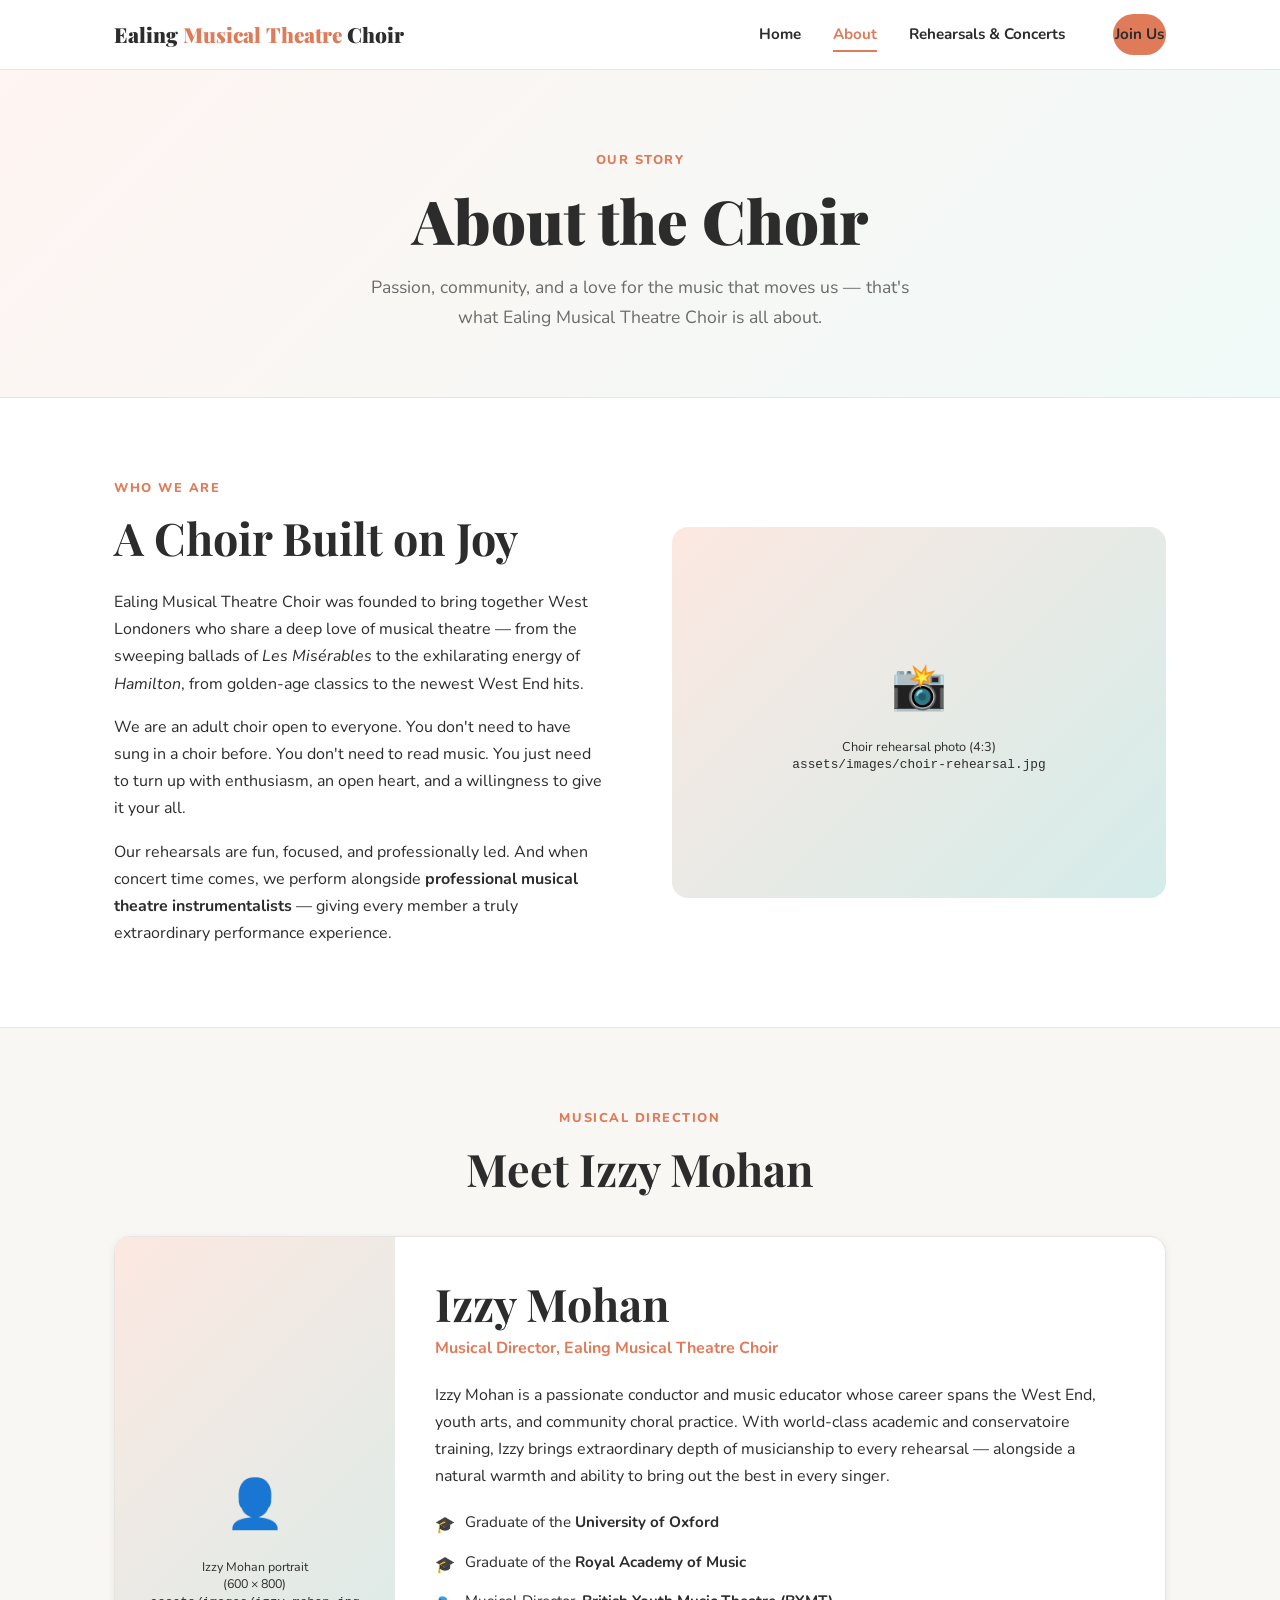
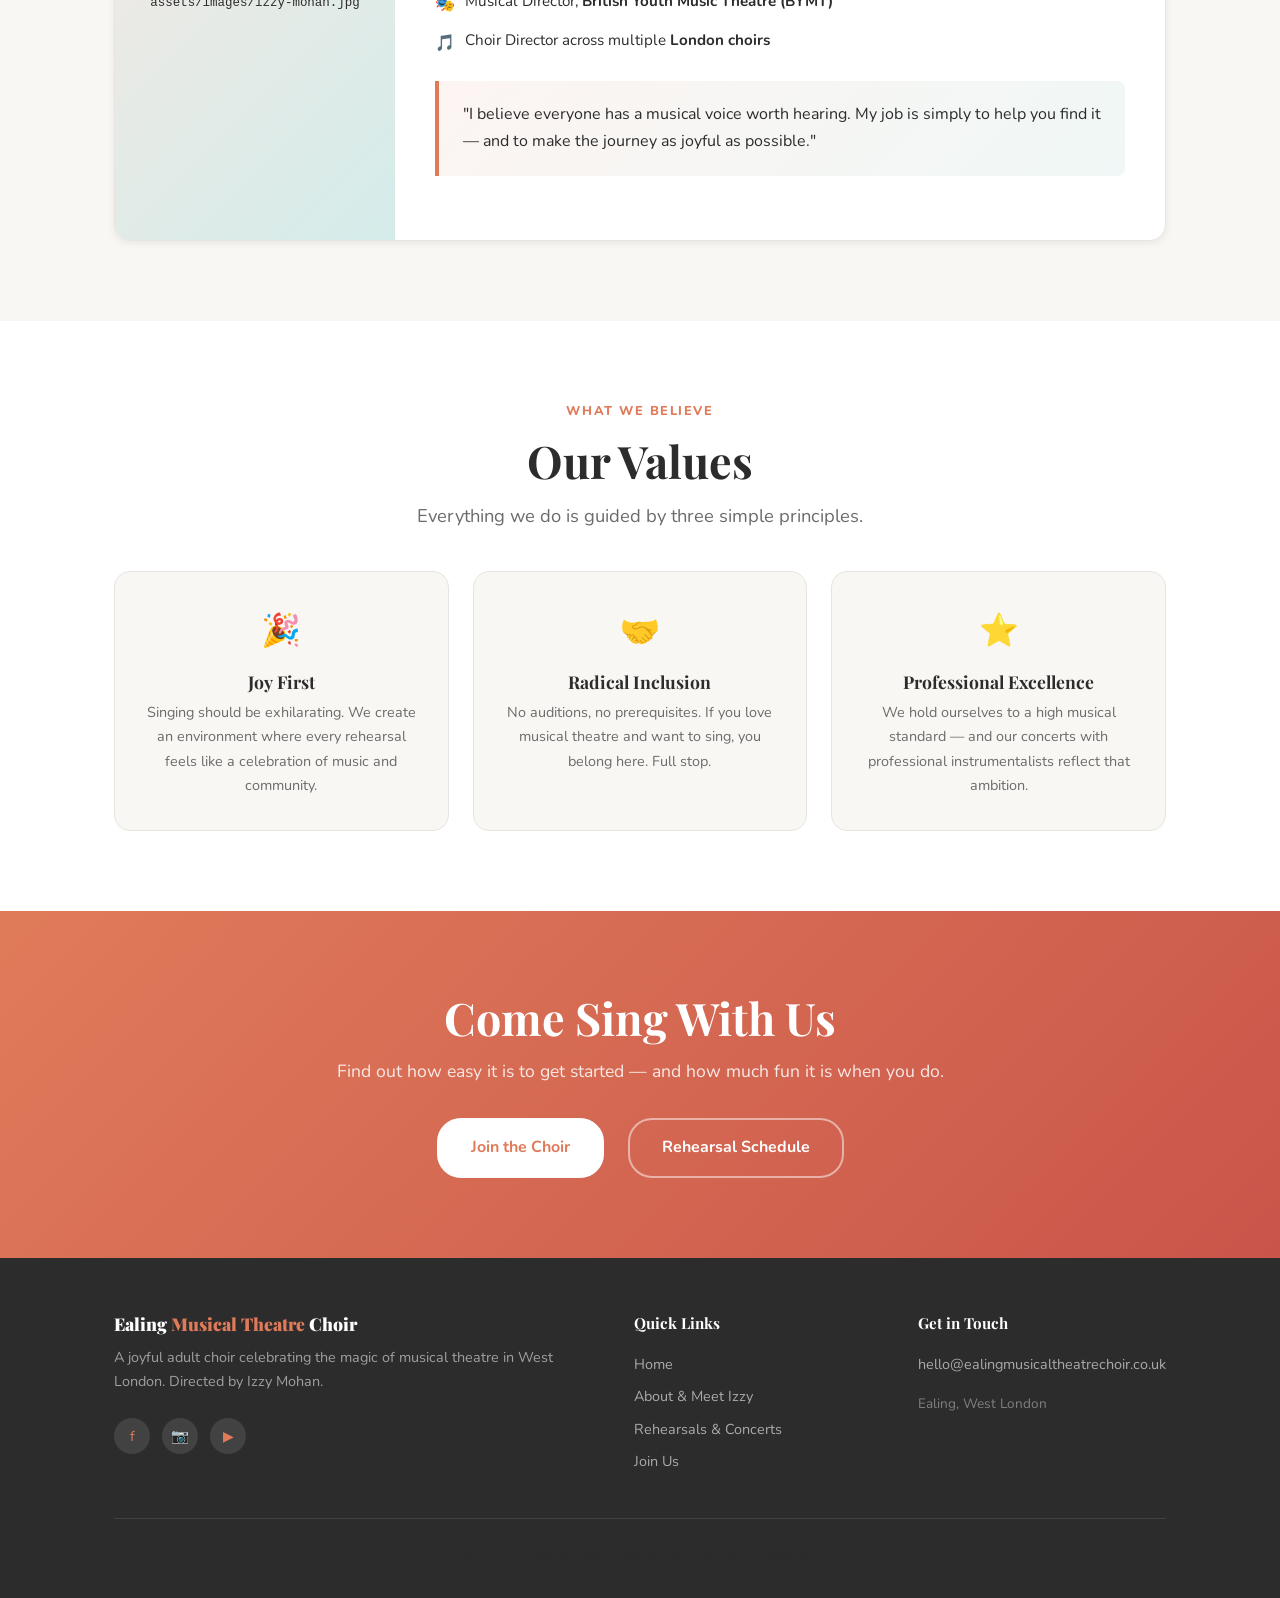
==== about.html @ 99774ff7 "Add complete Ealing Musical Theatre Choir website Four-page static site (plain HTML/CSS/JS) ready fo" ====
<!DOCTYPE html>
<html lang="en">
<head>
  <meta charset="UTF-8" />
  <meta name="viewport" content="width=device-width, initial-scale=1.0" />
  <title>About &amp; Meet Izzy — Ealing Musical Theatre Choir</title>
  <meta name="description" content="Meet Musical Director Izzy Mohan, an Oxford and Royal Academy of Music graduate. Learn about Ealing Musical Theatre Choir's story, values, and vision." />
  <link rel="stylesheet" href="css/style.css" />
</head>
<body>

  <!-- ======== Navigation ======== -->
  <nav class="site-nav">
    <div class="container nav-inner">
      <a href="index.html" class="nav-logo">Ealing <span>Musical Theatre</span> Choir</a>
      <ul class="nav-links">
        <li><a href="index.html">Home</a></li>
        <li><a href="about.html">About</a></li>
        <li><a href="calendar.html">Rehearsals &amp; Concerts</a></li>
        <li><a href="join.html" class="btn btn-primary nav-cta">Join Us</a></li>
      </ul>
      <button class="nav-hamburger" aria-label="Open menu" aria-expanded="false">
        <span></span><span></span><span></span>
      </button>
    </div>
  </nav>

  <!-- ======== Page Hero ======== -->
  <div class="page-hero">
    <span class="section-label">Our Story</span>
    <h1>About the Choir</h1>
    <p>Passion, community, and a love for the music that moves us — that's what Ealing Musical Theatre Choir is all about.</p>
  </div>

  <!-- ======== Choir Story ======== -->
  <section>
    <div class="container">
      <div class="two-col">
        <div>
          <span class="section-label">Who We Are</span>
          <h2>A Choir Built on Joy</h2>
          <p class="mt-24">
            Ealing Musical Theatre Choir was founded to bring together West Londoners
            who share a deep love of musical theatre — from the sweeping ballads of
            <em>Les Misérables</em> to the exhilarating energy of <em>Hamilton</em>,
            from golden-age classics to the newest West End hits.
          </p>
          <p>
            We are an adult choir open to everyone. You don't need to have sung in a
            choir before. You don't need to read music. You just need to turn up with
            enthusiasm, an open heart, and a willingness to give it your all.
          </p>
          <p>
            Our rehearsals are fun, focused, and professionally led. And when concert
            time comes, we perform alongside <strong>professional musical theatre
            instrumentalists</strong> — giving every member a truly extraordinary
            performance experience.
          </p>
        </div>
        <div>
          <div class="image-placeholder landscape">
            <div class="placeholder-icon">📸</div>
            <p>
              <!-- UPDATE: Choir in rehearsal photo -->
              Choir rehearsal photo (4:3)<br>
              <code>assets/images/choir-rehearsal.jpg</code>
            </p>
          </div>
        </div>
      </div>
    </div>
  </section>

  <hr class="divider" />

  <!-- ======== Meet Izzy ======== -->
  <section class="section-bg-soft">
    <div class="container">
      <div class="text-centre mb-16">
        <span class="section-label">Musical Direction</span>
        <h2>Meet Izzy Mohan</h2>
      </div>

      <div class="bio-card mt-40">
        <div class="bio-card-inner">
          <div class="bio-photo">
            <div class="placeholder-icon">👤</div>
            <p>
              <!-- UPDATE: Portrait of Izzy Mohan (600×800) -->
              Izzy Mohan portrait<br>(600 × 800)<br>
              <code>assets/images/izzy-mohan.jpg</code>
            </p>
          </div>
          <div class="bio-content">
            <h2>Izzy Mohan</h2>
            <p class="bio-title">Musical Director, Ealing Musical Theatre Choir</p>

            <p>
              Izzy Mohan is a passionate conductor and music educator whose career
              spans the West End, youth arts, and community choral practice. With
              world-class academic and conservatoire training, Izzy brings extraordinary
              depth of musicianship to every rehearsal — alongside a natural warmth
              and ability to bring out the best in every singer.
            </p>

            <div class="credential-list">
              <div class="credential-item">
                <span class="cred-icon">🎓</span>
                <span>Graduate of the <strong>University of Oxford</strong></span>
              </div>
              <div class="credential-item">
                <span class="cred-icon">🎓</span>
                <span>Graduate of the <strong>Royal Academy of Music</strong></span>
              </div>
              <div class="credential-item">
                <span class="cred-icon">🎭</span>
                <span>Musical Director, <strong>British Youth Music Theatre (BYMT)</strong></span>
              </div>
              <div class="credential-item">
                <span class="cred-icon">🎵</span>
                <span>Choir Director across multiple <strong>London choirs</strong></span>
              </div>
            </div>

            <div class="highlight-callout mt-24">
              <p>
                "I believe everyone has a musical voice worth hearing. My job is simply
                to help you find it — and to make the journey as joyful as possible."
                <!-- UPDATE: Add a real quote from Izzy if available -->
              </p>
            </div>
          </div>
        </div>
      </div>
    </div>
  </section>

  <!-- ======== Values ======== -->
  <section>
    <div class="container">
      <div class="text-centre">
        <span class="section-label">What We Believe</span>
        <h2>Our Values</h2>
        <p class="section-intro">Everything we do is guided by three simple principles.</p>
      </div>
      <div class="values-grid">
        <div class="value-card">
          <div class="value-icon">🎉</div>
          <h3>Joy First</h3>
          <p>
            Singing should be exhilarating. We create an environment where every
            rehearsal feels like a celebration of music and community.
          </p>
        </div>
        <div class="value-card">
          <div class="value-icon">🤝</div>
          <h3>Radical Inclusion</h3>
          <p>
            No auditions, no prerequisites. If you love musical theatre and want to
            sing, you belong here. Full stop.
          </p>
        </div>
        <div class="value-card">
          <div class="value-icon">⭐</div>
          <h3>Professional Excellence</h3>
          <p>
            We hold ourselves to a high musical standard — and our concerts with
            professional instrumentalists reflect that ambition.
          </p>
        </div>
      </div>
    </div>
  </section>

  <!-- ======== CTA Banner ======== -->
  <section class="cta-banner">
    <div class="container">
      <h2>Come Sing With Us</h2>
      <p>Find out how easy it is to get started — and how much fun it is when you do.</p>
      <div>
        <a href="join.html" class="btn btn-white">Join the Choir</a>
        <a href="calendar.html" class="btn btn-white" style="background:transparent;color:white;border-color:rgba(255,255,255,0.5);margin-left:12px;">Rehearsal Schedule</a>
      </div>
    </div>
  </section>

  <!-- ======== Footer ======== -->
  <footer class="site-footer">
    <div class="container">
      <div class="footer-inner">
        <div class="footer-brand">
          <div class="nav-logo">Ealing <span>Musical Theatre</span> Choir</div>
          <p>A joyful adult choir celebrating the magic of musical theatre in West London. Directed by Izzy Mohan.</p>
          <div class="footer-social mt-24">
            <a href="#" title="Facebook" aria-label="Facebook">f</a>
            <a href="#" title="Instagram" aria-label="Instagram">&#x1F4F7;</a>
            <a href="#" title="YouTube" aria-label="YouTube">&#x25B6;</a>
          </div>
        </div>
        <nav class="footer-col" aria-label="Footer navigation">
          <h4>Quick Links</h4>
          <a href="index.html">Home</a>
          <a href="about.html">About &amp; Meet Izzy</a>
          <a href="calendar.html">Rehearsals &amp; Concerts</a>
          <a href="join.html">Join Us</a>
        </nav>
        <div class="footer-col">
          <h4>Get in Touch</h4>
          <a href="mailto:hello@ealingmusicaltheatrechoir.co.uk">hello@ealingmusicaltheatrechoir.co.uk</a>
          <p style="font-size:0.85rem;margin-top:12px;color:rgba(255,255,255,0.4);">Ealing, West London</p>
        </div>
      </div>
      <div class="footer-bottom">
        <p>&copy; 2026 Ealing Musical Theatre Choir. All rights reserved.</p>
      </div>
    </div>
  </footer>

  <script src="js/main.js"></script>
</body>
</html>
---- css/style.css ----
/* ============================================================
   Ealing Musical Theatre Choir — Global Stylesheet
   Design System: Modern & Bright
   Fonts: Playfair Display (headings) + Nunito (body)
   ============================================================ */

/* ---------- Google Fonts (imported here for portability) ---------- */
@import url('https://fonts.googleapis.com/css2?family=Playfair+Display:ital,wght@0,400;0,700;0,900;1,400&family=Nunito:wght@400;600;700;800&display=swap');

/* ---------- CSS Custom Properties ---------- */
:root {
  --color-bg:          #FFFFFF;
  --color-bg-soft:     #F9F7F4;
  --color-bg-dark:     #2C2C2C;
  --color-coral:       #E07B5A;
  --color-coral-dark:  #C4603E;
  --color-teal:        #3B9E8C;
  --color-teal-dark:   #2E7D6F;
  --color-text:        #2C2C2C;
  --color-text-muted:  #6B6B6B;
  --color-border:      #E8E4DF;
  --color-white:       #FFFFFF;

  --font-heading: 'Playfair Display', Georgia, serif;
  --font-body:    'Nunito', 'Segoe UI', Arial, sans-serif;

  --radius-sm:  8px;
  --radius-lg:  16px;
  --radius-btn: 24px;

  --max-w: 1100px;
  --section-pad: 80px 24px;
  --nav-h: 70px;

  --shadow-sm: 0 2px 8px rgba(0,0,0,0.07);
  --shadow-md: 0 6px 24px rgba(0,0,0,0.10);
  --shadow-lg: 0 12px 40px rgba(0,0,0,0.14);

  --transition: 0.25s ease;
}

/* ---------- Reset & Base ---------- */
*, *::before, *::after { box-sizing: border-box; margin: 0; padding: 0; }

html { scroll-behavior: smooth; }

body {
  font-family: var(--font-body);
  font-size: 1rem;
  line-height: 1.7;
  color: var(--color-text);
  background: var(--color-bg);
  -webkit-font-smoothing: antialiased;
}

img { max-width: 100%; height: auto; display: block; }
a   { color: var(--color-coral); text-decoration: none; transition: color var(--transition); }
a:hover { color: var(--color-coral-dark); }

ul, ol { list-style: none; }

/* ---------- Typography ---------- */
h1, h2, h3, h4 {
  font-family: var(--font-heading);
  line-height: 1.2;
  color: var(--color-text);
}

h1 { font-size: clamp(2.2rem, 5vw, 3.8rem); font-weight: 900; }
h2 { font-size: clamp(1.8rem, 3.5vw, 2.8rem); font-weight: 700; }
h3 { font-size: clamp(1.2rem, 2.5vw, 1.6rem); font-weight: 700; }
h4 { font-size: 1.1rem; font-weight: 700; }
p  { margin-bottom: 1rem; color: var(--color-text); }
p:last-child { margin-bottom: 0; }

.text-muted { color: var(--color-text-muted); }
.text-coral  { color: var(--color-coral); }
.text-teal   { color: var(--color-teal); }
.text-centre { text-align: center; }

/* ---------- Layout ---------- */
.container {
  max-width: var(--max-w);
  margin: 0 auto;
  padding: 0 24px;
}

section { padding: var(--section-pad); }

.section-label {
  font-family: var(--font-body);
  font-size: 0.8rem;
  font-weight: 800;
  letter-spacing: 0.12em;
  text-transform: uppercase;
  color: var(--color-coral);
  margin-bottom: 12px;
  display: block;
}

.section-intro {
  font-size: 1.15rem;
  color: var(--color-text-muted);
  max-width: 620px;
  margin: 12px auto 0;
}

/* ---------- Buttons ---------- */
.btn {
  display: inline-flex;
  align-items: center;
  gap: 8px;
  padding: 14px 32px;
  border-radius: var(--radius-btn);
  font-family: var(--font-body);
  font-size: 1rem;
  font-weight: 700;
  cursor: pointer;
  border: 2px solid transparent;
  transition: all var(--transition);
  text-decoration: none;
  white-space: nowrap;
}

.btn-primary {
  background: var(--color-coral);
  color: var(--color-white);
  border-color: var(--color-coral);
}
.btn-primary:hover {
  background: var(--color-coral-dark);
  border-color: var(--color-coral-dark);
  color: var(--color-white);
  transform: translateY(-2px);
  box-shadow: var(--shadow-md);
}

.btn-secondary {
  background: transparent;
  color: var(--color-coral);
  border-color: var(--color-coral);
}
.btn-secondary:hover {
  background: var(--color-coral);
  color: var(--color-white);
  transform: translateY(-2px);
}

.btn-white {
  background: var(--color-white);
  color: var(--color-coral);
  border-color: var(--color-white);
}
.btn-white:hover {
  background: var(--color-coral);
  color: var(--color-white);
  border-color: var(--color-coral);
  transform: translateY(-2px);
}

.btn-teal {
  background: var(--color-teal);
  color: var(--color-white);
  border-color: var(--color-teal);
}
.btn-teal:hover {
  background: var(--color-teal-dark);
  border-color: var(--color-teal-dark);
  color: var(--color-white);
  transform: translateY(-2px);
}

/* ---------- Navigation ---------- */
.site-nav {
  position: sticky;
  top: 0;
  z-index: 100;
  background: rgba(255,255,255,0.97);
  backdrop-filter: blur(8px);
  border-bottom: 1px solid var(--color-border);
  height: var(--nav-h);
  display: flex;
  align-items: center;
}

.nav-inner {
  display: flex;
  align-items: center;
  justify-content: space-between;
  width: 100%;
}

.nav-logo {
  font-family: var(--font-heading);
  font-size: 1.3rem;
  font-weight: 900;
  color: var(--color-text);
  line-height: 1.1;
}
.nav-logo span { color: var(--color-coral); }
.nav-logo:hover { color: var(--color-text); }

.nav-links {
  display: flex;
  align-items: center;
  gap: 32px;
}

.nav-links a {
  font-weight: 700;
  font-size: 0.95rem;
  color: var(--color-text);
  padding: 6px 0;
  border-bottom: 2px solid transparent;
  transition: all var(--transition);
}
.nav-links a:hover,
.nav-links a.active {
  color: var(--color-coral);
  border-bottom-color: var(--color-coral);
}

.nav-cta { margin-left: 16px; }

/* Hamburger */
.nav-hamburger {
  display: none;
  flex-direction: column;
  gap: 5px;
  cursor: pointer;
  background: none;
  border: none;
  padding: 8px;
}
.nav-hamburger span {
  display: block;
  width: 24px;
  height: 2px;
  background: var(--color-text);
  border-radius: 2px;
  transition: all var(--transition);
}

/* Mobile nav open state */
.nav-open .nav-links {
  display: flex;
}

@media (max-width: 768px) {
  .nav-links {
    display: none;
    position: absolute;
    top: var(--nav-h);
    left: 0;
    right: 0;
    background: var(--color-white);
    flex-direction: column;
    align-items: flex-start;
    gap: 0;
    border-bottom: 1px solid var(--color-border);
    box-shadow: var(--shadow-md);
    padding: 16px 24px 24px;
  }
  .nav-links a {
    padding: 12px 0;
    width: 100%;
    border-bottom: 1px solid var(--color-border);
    font-size: 1rem;
  }
  .nav-links a:last-child { border-bottom: none; }
  .nav-cta { margin-left: 0; }
  .nav-hamburger { display: flex; }
  .site-nav { position: relative; } /* so mobile dropdown overlays page */
  .nav-open .nav-hamburger span:nth-child(1) { transform: translateY(7px) rotate(45deg); }
  .nav-open .nav-hamburger span:nth-child(2) { opacity: 0; }
  .nav-open .nav-hamburger span:nth-child(3) { transform: translateY(-7px) rotate(-45deg); }
}

/* ---------- Hero ---------- */
.hero {
  position: relative;
  min-height: 90vh;
  display: flex;
  align-items: center;
  overflow: hidden;
  background: linear-gradient(135deg, #FFF5F2 0%, #F0FAF8 100%);
}

.hero-bg-placeholder {
  position: absolute;
  inset: 0;
  background: linear-gradient(135deg,
    rgba(224,123,90,0.08) 0%,
    rgba(59,158,140,0.08) 100%);
  /* Replace with: background-image: url('assets/images/hero.jpg'); background-size: cover; background-position: center; */
}

.hero-content {
  position: relative;
  z-index: 1;
  max-width: 680px;
}

.hero-eyebrow {
  display: inline-flex;
  align-items: center;
  gap: 8px;
  background: rgba(224,123,90,0.1);
  color: var(--color-coral);
  font-weight: 800;
  font-size: 0.85rem;
  letter-spacing: 0.08em;
  text-transform: uppercase;
  padding: 6px 16px;
  border-radius: var(--radius-btn);
  margin-bottom: 24px;
}

.hero h1 {
  margin-bottom: 20px;
}

.hero h1 em {
  font-style: italic;
  color: var(--color-coral);
}

.hero-sub {
  font-size: 1.2rem;
  color: var(--color-text-muted);
  margin-bottom: 36px;
  max-width: 540px;
}

.hero-actions {
  display: flex;
  gap: 16px;
  flex-wrap: wrap;
}

.hero-image-col {
  position: absolute;
  right: 0;
  top: 0;
  bottom: 0;
  width: 45%;
  background: var(--color-bg-soft);
  display: flex;
  align-items: center;
  justify-content: center;
  overflow: hidden;
}

.hero-image-placeholder {
  width: 100%;
  height: 100%;
  background: linear-gradient(135deg, #fce8e1, #d4ecea);
  display: flex;
  flex-direction: column;
  align-items: center;
  justify-content: center;
  color: var(--color-text-muted);
  text-align: center;
  gap: 12px;
  padding: 24px;
}
.hero-image-placeholder .placeholder-icon { font-size: 3rem; }
.hero-image-placeholder p { font-size: 0.85rem; margin: 0; }

@media (max-width: 900px) {
  .hero { min-height: auto; padding: 80px 24px 100px; }
  .hero-image-col { display: none; }
  .hero-content { max-width: 100%; }
}

/* ---------- Feature Strip ---------- */
.features {
  background: var(--color-bg-dark);
  padding: 48px 24px;
}

.features-grid {
  display: grid;
  grid-template-columns: repeat(3, 1fr);
  gap: 32px;
}

.feature-item {
  text-align: center;
  color: var(--color-white);
}

.feature-icon {
  font-size: 2.4rem;
  margin-bottom: 12px;
}

.feature-item h3 {
  color: var(--color-white);
  font-size: 1.1rem;
  margin-bottom: 8px;
}

.feature-item p {
  color: rgba(255,255,255,0.65);
  font-size: 0.9rem;
  margin: 0;
}

@media (max-width: 768px) {
  .features-grid { grid-template-columns: 1fr; gap: 28px; }
}

/* ---------- About Teaser (2-col) ---------- */
.about-teaser {
  background: var(--color-bg-soft);
}

.two-col {
  display: grid;
  grid-template-columns: 1fr 1fr;
  gap: 64px;
  align-items: center;
}

.two-col.reverse { direction: rtl; }
.two-col.reverse > * { direction: ltr; }

.image-placeholder {
  background: linear-gradient(135deg, #fce8e1, #d4ecea);
  border-radius: var(--radius-lg);
  display: flex;
  flex-direction: column;
  align-items: center;
  justify-content: center;
  gap: 12px;
  color: var(--color-text-muted);
  text-align: center;
  padding: 24px;
}
.image-placeholder.portrait { aspect-ratio: 3/4; }
.image-placeholder.landscape { aspect-ratio: 4/3; }
.image-placeholder .placeholder-icon { font-size: 2.8rem; }
.image-placeholder p { font-size: 0.8rem; margin: 0; line-height: 1.4; }

@media (max-width: 768px) {
  .two-col { grid-template-columns: 1fr; gap: 32px; }
  .two-col.reverse { direction: ltr; }
}

/* ---------- Event Cards ---------- */
.events-grid {
  display: grid;
  grid-template-columns: repeat(3, 1fr);
  gap: 24px;
  margin-top: 40px;
}

.event-card {
  background: var(--color-white);
  border: 1px solid var(--color-border);
  border-radius: var(--radius-lg);
  overflow: hidden;
  box-shadow: var(--shadow-sm);
  transition: box-shadow var(--transition), transform var(--transition);
}
.event-card:hover {
  box-shadow: var(--shadow-md);
  transform: translateY(-4px);
}

.event-card-image {
  height: 180px;
  background: linear-gradient(135deg, #fce8e1, #d4ecea);
  display: flex;
  align-items: center;
  justify-content: center;
  font-size: 2rem;
  color: var(--color-text-muted);
}

.event-card-body {
  padding: 20px;
}

.event-date {
  font-size: 0.8rem;
  font-weight: 800;
  text-transform: uppercase;
  letter-spacing: 0.08em;
  color: var(--color-coral);
  margin-bottom: 6px;
}

.event-card-body h3 {
  font-size: 1.1rem;
  margin-bottom: 8px;
}

.event-card-body p {
  font-size: 0.9rem;
  color: var(--color-text-muted);
}

.event-venue {
  display: flex;
  align-items: center;
  gap: 6px;
  font-size: 0.85rem;
  color: var(--color-text-muted);
  margin-top: 10px;
}

@media (max-width: 900px) {
  .events-grid { grid-template-columns: 1fr 1fr; }
}
@media (max-width: 600px) {
  .events-grid { grid-template-columns: 1fr; }
}

/* ---------- CTA Banner ---------- */
.cta-banner {
  background: linear-gradient(135deg, var(--color-coral) 0%, #c9554a 100%);
  text-align: center;
  padding: 80px 24px;
}

.cta-banner h2 {
  color: var(--color-white);
  margin-bottom: 12px;
}

.cta-banner p {
  color: rgba(255,255,255,0.85);
  font-size: 1.1rem;
  margin-bottom: 32px;
}

.cta-banner .btn { margin: 0 8px; }

/* ---------- Footer ---------- */
.site-footer {
  background: var(--color-bg-dark);
  color: rgba(255,255,255,0.7);
  padding: 56px 24px 32px;
}

.footer-inner {
  display: grid;
  grid-template-columns: 2fr 1fr 1fr;
  gap: 48px;
  margin-bottom: 40px;
}

.footer-brand .nav-logo { color: var(--color-white); font-size: 1.1rem; }
.footer-brand p { margin-top: 12px; font-size: 0.9rem; color: rgba(255,255,255,0.55); }

.footer-col h4 { color: var(--color-white); margin-bottom: 16px; font-size: 0.95rem; }
.footer-col a {
  display: block;
  color: rgba(255,255,255,0.6);
  font-size: 0.9rem;
  padding: 4px 0;
  transition: color var(--transition);
}
.footer-col a:hover { color: var(--color-coral); }

.footer-social {
  display: flex;
  gap: 12px;
  margin-top: 16px;
}

.footer-social a {
  width: 36px;
  height: 36px;
  border-radius: 50%;
  background: rgba(255,255,255,0.1);
  display: flex;
  align-items: center;
  justify-content: center;
  font-size: 0.9rem;
  transition: background var(--transition);
}
.footer-social a:hover { background: var(--color-coral); }

.footer-bottom {
  border-top: 1px solid rgba(255,255,255,0.1);
  padding-top: 24px;
  text-align: center;
  font-size: 0.85rem;
  color: rgba(255,255,255,0.4);
}

@media (max-width: 768px) {
  .footer-inner { grid-template-columns: 1fr; gap: 32px; }
}

/* ---------- Page Hero (inner pages) ---------- */
.page-hero {
  background: linear-gradient(135deg, #FFF5F2 0%, #F0FAF8 100%);
  padding: 80px 24px 64px;
  text-align: center;
  border-bottom: 1px solid var(--color-border);
}

.page-hero h1 { margin-bottom: 16px; }
.page-hero p  { font-size: 1.1rem; color: var(--color-text-muted); max-width: 560px; margin: 0 auto; }

/* ---------- About Page ---------- */
.values-grid {
  display: grid;
  grid-template-columns: repeat(3, 1fr);
  gap: 24px;
  margin-top: 40px;
}

.value-card {
  background: var(--color-bg-soft);
  border-radius: var(--radius-lg);
  padding: 32px 24px;
  text-align: center;
  border: 1px solid var(--color-border);
}

.value-card .value-icon { font-size: 2rem; margin-bottom: 12px; }
.value-card h3 { font-size: 1.1rem; margin-bottom: 8px; }
.value-card p  { font-size: 0.9rem; color: var(--color-text-muted); margin: 0; }

.bio-card {
  background: var(--color-white);
  border: 1px solid var(--color-border);
  border-radius: var(--radius-lg);
  overflow: hidden;
  box-shadow: var(--shadow-sm);
}

.bio-card-inner {
  display: grid;
  grid-template-columns: 280px 1fr;
}

.bio-photo {
  background: linear-gradient(135deg, #fce8e1, #d4ecea);
  display: flex;
  flex-direction: column;
  align-items: center;
  justify-content: center;
  gap: 12px;
  padding: 32px;
  color: var(--color-text-muted);
  text-align: center;
  min-height: 360px;
}
.bio-photo .placeholder-icon { font-size: 3rem; }
.bio-photo p { font-size: 0.78rem; margin: 0; line-height: 1.4; }

.bio-content {
  padding: 40px;
}

.bio-content h2 { margin-bottom: 4px; }
.bio-title { font-size: 1rem; color: var(--color-coral); font-weight: 700; margin-bottom: 20px; }

.credential-list {
  margin: 20px 0;
  display: flex;
  flex-direction: column;
  gap: 10px;
}

.credential-item {
  display: flex;
  align-items: flex-start;
  gap: 10px;
  font-size: 0.95rem;
}
.credential-item .cred-icon {
  color: var(--color-teal);
  font-size: 1rem;
  flex-shrink: 0;
  margin-top: 2px;
}

@media (max-width: 768px) {
  .bio-card-inner { grid-template-columns: 1fr; }
  .bio-photo { min-height: 200px; }
  .bio-content { padding: 24px; }
  .values-grid { grid-template-columns: 1fr; }
}

/* ---------- Calendar Page ---------- */
.rehearsal-card {
  background: var(--color-white);
  border: 2px solid var(--color-teal);
  border-radius: var(--radius-lg);
  padding: 36px;
  display: grid;
  grid-template-columns: auto 1fr;
  gap: 24px;
  align-items: start;
  box-shadow: var(--shadow-sm);
}

.rehearsal-icon {
  width: 60px;
  height: 60px;
  background: var(--color-teal);
  border-radius: 50%;
  display: flex;
  align-items: center;
  justify-content: center;
  font-size: 1.6rem;
  flex-shrink: 0;
}

.rehearsal-detail dt {
  font-weight: 800;
  font-size: 0.8rem;
  text-transform: uppercase;
  letter-spacing: 0.08em;
  color: var(--color-text-muted);
  margin-top: 12px;
}
.rehearsal-detail dt:first-child { margin-top: 0; }
.rehearsal-detail dd { font-size: 1.05rem; font-weight: 700; }

.rehearsal-info-box {
  background: var(--color-bg-soft);
  border-radius: var(--radius-lg);
  padding: 28px;
  margin-top: 24px;
  border: 1px solid var(--color-border);
}

.info-list {
  display: flex;
  flex-direction: column;
  gap: 8px;
  margin-top: 12px;
}
.info-list li {
  display: flex;
  align-items: center;
  gap: 10px;
  font-size: 0.95rem;
}
.info-list li::before {
  content: '✓';
  color: var(--color-teal);
  font-weight: 800;
  flex-shrink: 0;
}

.pro-banner {
  background: linear-gradient(135deg, var(--color-teal) 0%, #2E7D6F 100%);
  border-radius: var(--radius-lg);
  padding: 32px;
  color: var(--color-white);
  text-align: center;
  margin-bottom: 32px;
}
.pro-banner .banner-icon { font-size: 2.2rem; margin-bottom: 12px; }
.pro-banner h3 { color: var(--color-white); margin-bottom: 8px; }
.pro-banner p  { color: rgba(255,255,255,0.85); margin: 0; font-size: 0.95rem; }

.section-bg-soft { background: var(--color-bg-soft); }

@media (max-width: 600px) {
  .rehearsal-card { grid-template-columns: 1fr; }
}

/* ---------- Join Page ---------- */
.steps-grid {
  display: grid;
  grid-template-columns: repeat(3, 1fr);
  gap: 24px;
  margin-top: 40px;
  position: relative;
}

.steps-grid::before {
  content: '';
  position: absolute;
  top: 48px;
  left: calc(16.66% + 24px);
  right: calc(16.66% + 24px);
  height: 2px;
  background: var(--color-border);
  z-index: 0;
}

.step-card {
  text-align: center;
  position: relative;
  z-index: 1;
}

.step-number {
  width: 56px;
  height: 56px;
  border-radius: 50%;
  background: var(--color-coral);
  color: var(--color-white);
  font-family: var(--font-heading);
  font-size: 1.4rem;
  font-weight: 900;
  display: flex;
  align-items: center;
  justify-content: center;
  margin: 0 auto 16px;
  box-shadow: 0 4px 16px rgba(224,123,90,0.35);
}

.step-card h3 { font-size: 1.1rem; margin-bottom: 8px; }
.step-card p  { font-size: 0.9rem; color: var(--color-text-muted); margin: 0; }

@media (max-width: 768px) {
  .steps-grid { grid-template-columns: 1fr; gap: 24px; }
  .steps-grid::before { display: none; }
}

/* ---------- FAQ Accordion ---------- */
.faq-list {
  max-width: 720px;
  margin: 0 auto;
  display: flex;
  flex-direction: column;
  gap: 12px;
}

.faq-item {
  background: var(--color-white);
  border: 1px solid var(--color-border);
  border-radius: var(--radius-lg);
  overflow: hidden;
  transition: box-shadow var(--transition);
}
.faq-item:hover { box-shadow: var(--shadow-sm); }
.faq-item.open { border-color: var(--color-coral); box-shadow: var(--shadow-sm); }

.faq-question {
  display: flex;
  align-items: center;
  justify-content: space-between;
  padding: 20px 24px;
  cursor: pointer;
  user-select: none;
  gap: 16px;
}

.faq-question h4 {
  font-size: 1rem;
  font-weight: 700;
  margin: 0;
  flex: 1;
}

.faq-chevron {
  width: 28px;
  height: 28px;
  border-radius: 50%;
  background: var(--color-bg-soft);
  display: flex;
  align-items: center;
  justify-content: center;
  font-size: 0.8rem;
  transition: transform var(--transition), background var(--transition);
  flex-shrink: 0;
  color: var(--color-coral);
}
.faq-item.open .faq-chevron {
  transform: rotate(180deg);
  background: var(--color-coral);
  color: var(--color-white);
}

.faq-answer {
  max-height: 0;
  overflow: hidden;
  transition: max-height 0.35s ease, padding 0.2s ease;
  padding: 0 24px;
}
.faq-item.open .faq-answer {
  max-height: 300px;
  padding: 0 24px 20px;
}

.faq-answer p { font-size: 0.95rem; color: var(--color-text-muted); margin: 0; }

/* ---------- Contact Form ---------- */
.contact-form-wrap {
  background: var(--color-white);
  border: 1px solid var(--color-border);
  border-radius: var(--radius-lg);
  padding: 40px;
  max-width: 640px;
  margin: 0 auto;
  box-shadow: var(--shadow-sm);
}

.form-row {
  display: grid;
  grid-template-columns: 1fr 1fr;
  gap: 16px;
}

.form-group {
  display: flex;
  flex-direction: column;
  gap: 6px;
  margin-bottom: 20px;
}

.form-group label {
  font-weight: 700;
  font-size: 0.9rem;
  color: var(--color-text);
}

.form-group input,
.form-group textarea,
.form-group select {
  padding: 12px 16px;
  border: 1.5px solid var(--color-border);
  border-radius: var(--radius-sm);
  font-family: var(--font-body);
  font-size: 1rem;
  color: var(--color-text);
  background: var(--color-bg-soft);
  transition: border-color var(--transition), box-shadow var(--transition);
  outline: none;
}

.form-group input:focus,
.form-group textarea:focus {
  border-color: var(--color-coral);
  box-shadow: 0 0 0 3px rgba(224,123,90,0.15);
  background: var(--color-white);
}

.form-group textarea { resize: vertical; min-height: 120px; }

.form-note {
  font-size: 0.82rem;
  color: var(--color-text-muted);
  margin-top: 16px;
  text-align: center;
}

.required { color: var(--color-coral); }

@media (max-width: 600px) {
  .form-row { grid-template-columns: 1fr; }
  .contact-form-wrap { padding: 24px; }
}

/* ---------- Highlight Callout ---------- */
.highlight-callout {
  background: linear-gradient(135deg, rgba(224,123,90,0.08), rgba(59,158,140,0.08));
  border-left: 4px solid var(--color-coral);
  border-radius: 0 var(--radius-sm) var(--radius-sm) 0;
  padding: 20px 24px;
  margin: 24px 0;
}
.highlight-callout p { margin: 0; font-size: 1rem; }

/* ---------- Badge ---------- */
.badge {
  display: inline-flex;
  align-items: center;
  gap: 6px;
  font-size: 0.78rem;
  font-weight: 800;
  text-transform: uppercase;
  letter-spacing: 0.06em;
  padding: 4px 12px;
  border-radius: var(--radius-btn);
}
.badge-coral  { background: rgba(224,123,90,0.12); color: var(--color-coral); }
.badge-teal   { background: rgba(59,158,140,0.12); color: var(--color-teal); }
.badge-dark   { background: rgba(44,44,44,0.08);   color: var(--color-text); }

/* ---------- Divider ---------- */
.divider {
  border: none;
  border-top: 1px solid var(--color-border);
  margin: 0;
}

/* ---------- Utility ---------- */
.mt-24 { margin-top: 24px; }
.mt-32 { margin-top: 32px; }
.mt-40 { margin-top: 40px; }
.mb-8  { margin-bottom: 8px; }
.mb-16 { margin-bottom: 16px; }
.flex-centre {
  display: flex;
  align-items: center;
  justify-content: center;
  gap: 16px;
  flex-wrap: wrap;
}
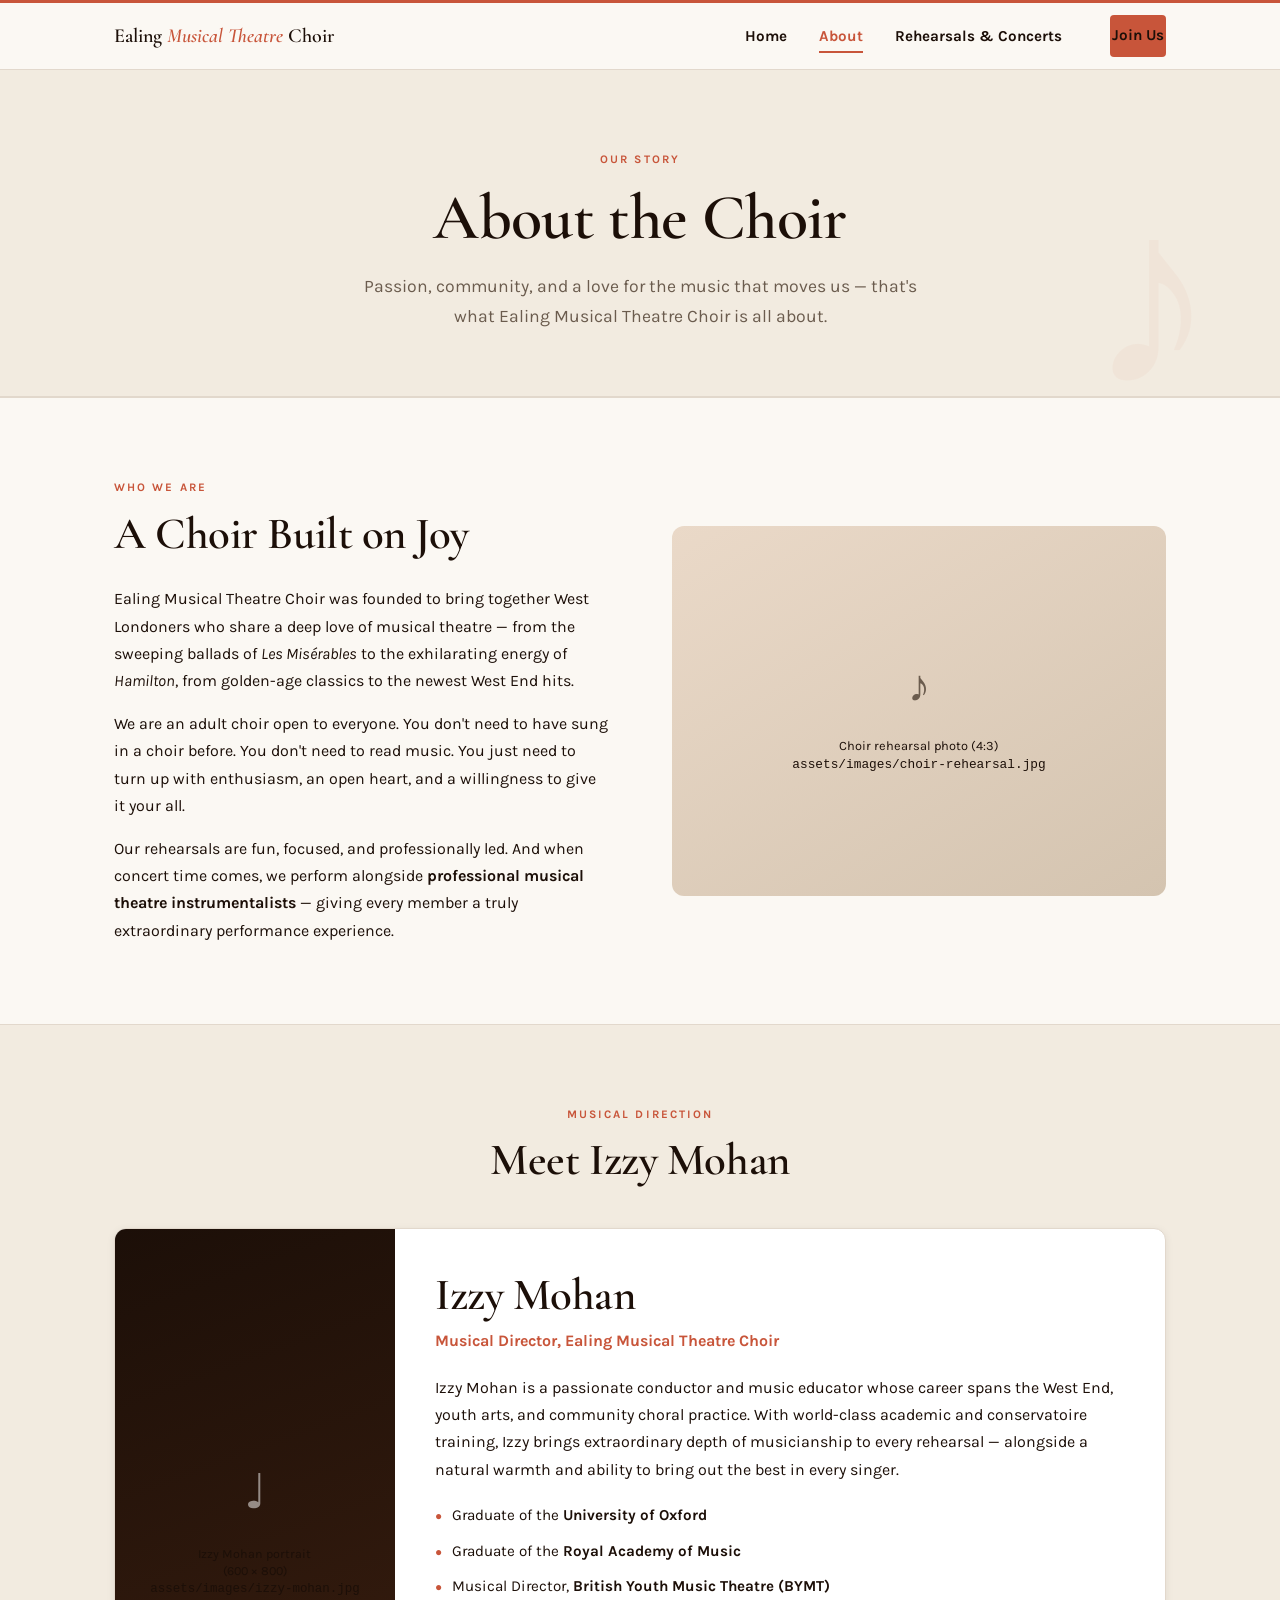
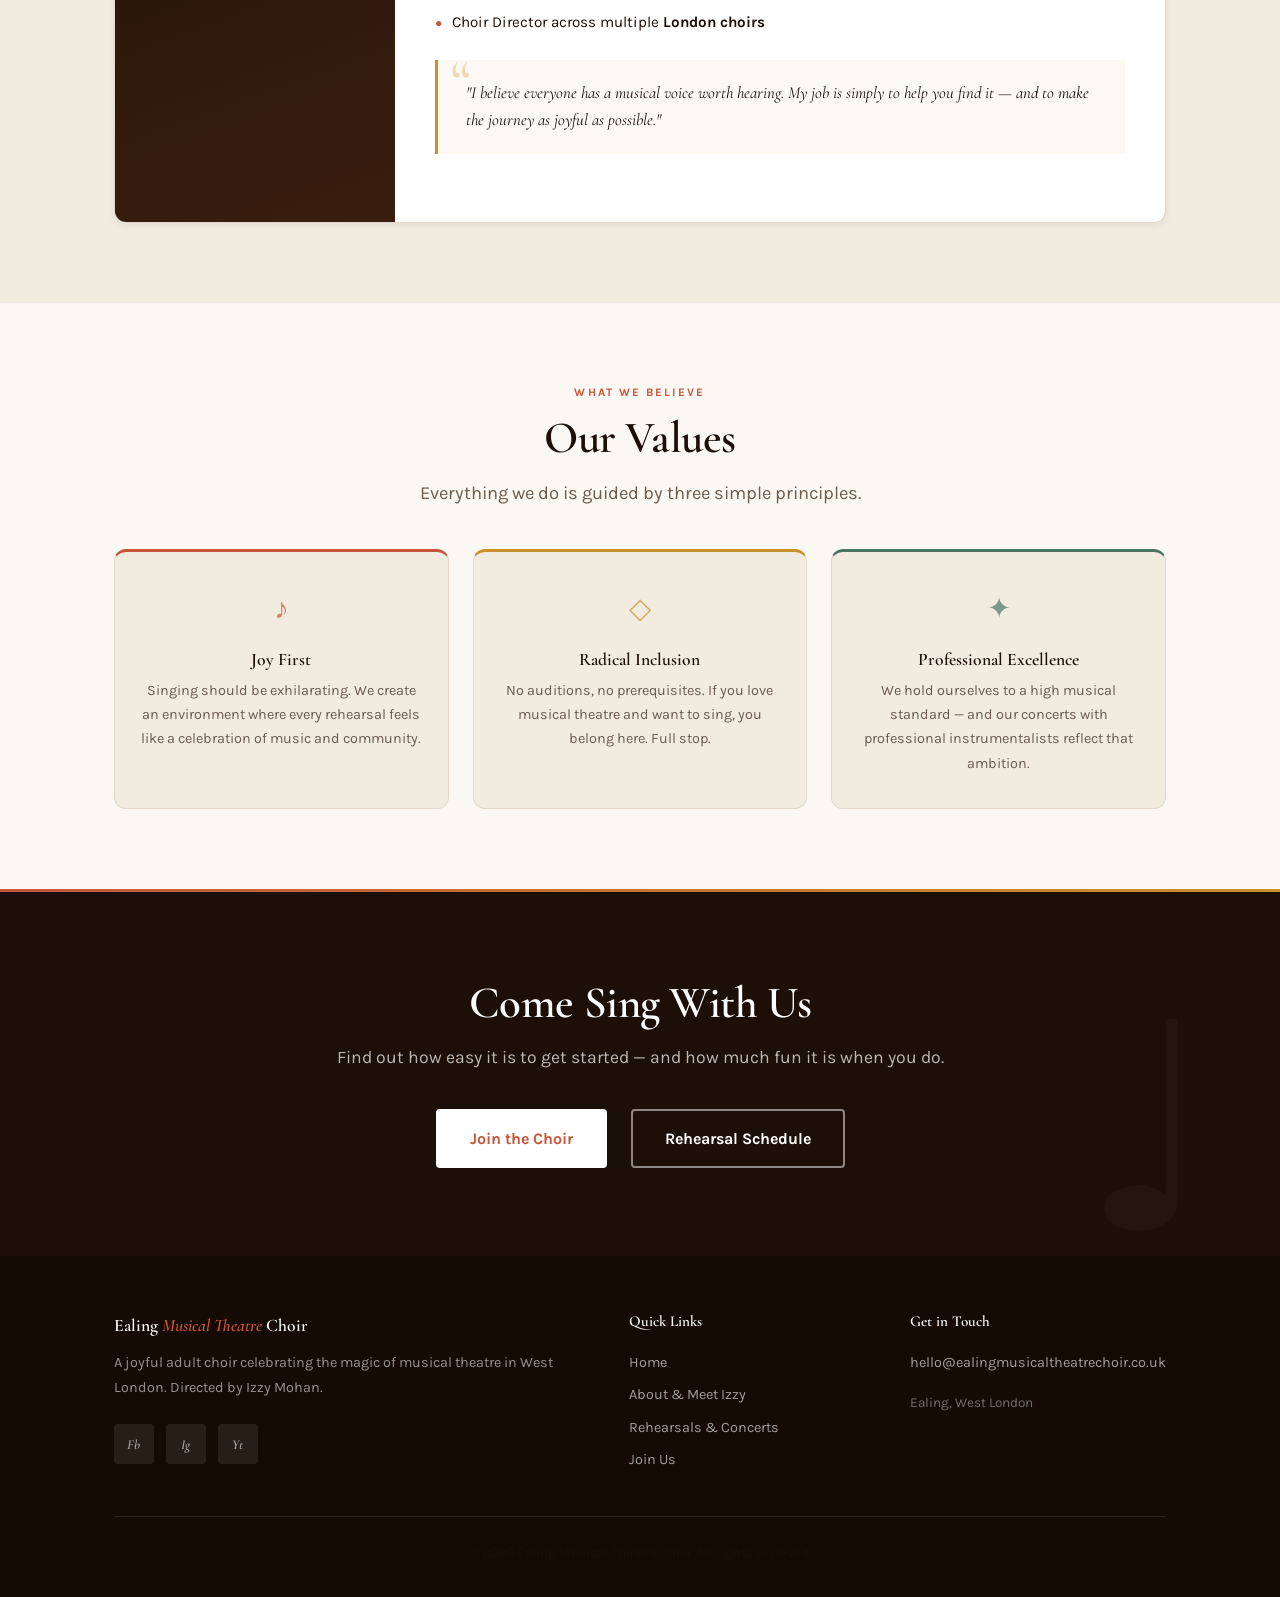
==== commit 82a16596: "Redesign site with Warm Editorial Theatre aesthetic Replace generic AI-generated design patterns wit" ====
--- a/about.html
+++ b/about.html
@@ -59,7 +59,7 @@
         </div>
         <div>
           <div class="image-placeholder landscape">
-            <div class="placeholder-icon">📸</div>
+            <div class="placeholder-icon" aria-hidden="true">♪</div>
             <p>
               <!-- UPDATE: Choir in rehearsal photo -->
               Choir rehearsal photo (4:3)<br>
@@ -84,7 +84,7 @@
       <div class="bio-card mt-40">
         <div class="bio-card-inner">
           <div class="bio-photo">
-            <div class="placeholder-icon">👤</div>
+            <div class="placeholder-icon" aria-hidden="true">♩</div>
             <p>
               <!-- UPDATE: Portrait of Izzy Mohan (600×800) -->
               Izzy Mohan portrait<br>(600 × 800)<br>
@@ -105,19 +105,19 @@
 
             <div class="credential-list">
               <div class="credential-item">
-                <span class="cred-icon">🎓</span>
+                <span class="cred-icon" aria-hidden="true">&#9679;</span>
                 <span>Graduate of the <strong>University of Oxford</strong></span>
               </div>
               <div class="credential-item">
-                <span class="cred-icon">🎓</span>
+                <span class="cred-icon" aria-hidden="true">&#9679;</span>
                 <span>Graduate of the <strong>Royal Academy of Music</strong></span>
               </div>
               <div class="credential-item">
-                <span class="cred-icon">🎭</span>
+                <span class="cred-icon" aria-hidden="true">&#9679;</span>
                 <span>Musical Director, <strong>British Youth Music Theatre (BYMT)</strong></span>
               </div>
               <div class="credential-item">
-                <span class="cred-icon">🎵</span>
+                <span class="cred-icon" aria-hidden="true">&#9679;</span>
                 <span>Choir Director across multiple <strong>London choirs</strong></span>
               </div>
             </div>
@@ -145,7 +145,7 @@
       </div>
       <div class="values-grid">
         <div class="value-card">
-          <div class="value-icon">🎉</div>
+          <div class="value-icon" aria-hidden="true">♪</div>
           <h3>Joy First</h3>
           <p>
             Singing should be exhilarating. We create an environment where every
@@ -153,7 +153,7 @@
           </p>
         </div>
         <div class="value-card">
-          <div class="value-icon">🤝</div>
+          <div class="value-icon" aria-hidden="true">◇</div>
           <h3>Radical Inclusion</h3>
           <p>
             No auditions, no prerequisites. If you love musical theatre and want to
@@ -161,7 +161,7 @@
           </p>
         </div>
         <div class="value-card">
-          <div class="value-icon">⭐</div>
+          <div class="value-icon" aria-hidden="true">✦</div>
           <h3>Professional Excellence</h3>
           <p>
             We hold ourselves to a high musical standard — and our concerts with
@@ -192,9 +192,9 @@
           <div class="nav-logo">Ealing <span>Musical Theatre</span> Choir</div>
           <p>A joyful adult choir celebrating the magic of musical theatre in West London. Directed by Izzy Mohan.</p>
           <div class="footer-social mt-24">
-            <a href="#" title="Facebook" aria-label="Facebook">f</a>
-            <a href="#" title="Instagram" aria-label="Instagram">&#x1F4F7;</a>
-            <a href="#" title="YouTube" aria-label="YouTube">&#x25B6;</a>
+            <a href="#" title="Facebook" aria-label="Facebook">Fb</a>
+            <a href="#" title="Instagram" aria-label="Instagram">Ig</a>
+            <a href="#" title="YouTube" aria-label="YouTube">Yt</a>
           </div>
         </div>
         <nav class="footer-col" aria-label="Footer navigation">
--- a/css/style.css
+++ b/css/style.css
@@ -5,36 +5,38 @@
    ============================================================ */
 
 /* ---------- Google Fonts (imported here for portability) ---------- */
-@import url('https://fonts.googleapis.com/css2?family=Playfair+Display:ital,wght@0,400;0,700;0,900;1,400&family=Nunito:wght@400;600;700;800&display=swap');
+@import url('https://fonts.googleapis.com/css2?family=Cormorant+Garamond:ital,wght@0,400;0,500;0,600;0,700;1,400;1,600&family=Karla:wght@400;500;600;700&display=swap');
 
 /* ---------- CSS Custom Properties ---------- */
 :root {
-  --color-bg:          #FFFFFF;
-  --color-bg-soft:     #F9F7F4;
-  --color-bg-dark:     #2C2C2C;
-  --color-coral:       #E07B5A;
-  --color-coral-dark:  #C4603E;
-  --color-teal:        #3B9E8C;
-  --color-teal-dark:   #2E7D6F;
-  --color-text:        #2C2C2C;
-  --color-text-muted:  #6B6B6B;
-  --color-border:      #E8E4DF;
+  --color-bg:          #FBF8F3;
+  --color-bg-soft:     #F2EBE0;
+  --color-bg-dark:     #1C0F08;
+  --color-coral:       #C8553A;
+  --color-coral-dark:  #A83D24;
+  --color-gold:        #C8912B;
+  --color-gold-dark:   #A67520;
+  --color-teal:        #4A7563;
+  --color-teal-dark:   #355B4C;
+  --color-text:        #1C0F08;
+  --color-text-muted:  #6B5C4E;
+  --color-border:      #E2D8CC;
   --color-white:       #FFFFFF;
 
-  --font-heading: 'Playfair Display', Georgia, serif;
-  --font-body:    'Nunito', 'Segoe UI', Arial, sans-serif;
-
-  --radius-sm:  8px;
-  --radius-lg:  16px;
-  --radius-btn: 24px;
+  --font-heading: 'Cormorant Garamond', Georgia, serif;
+  --font-body:    'Karla', 'Segoe UI', Arial, sans-serif;
+
+  --radius-sm:  6px;
+  --radius-lg:  12px;
+  --radius-btn: 4px;
 
   --max-w: 1100px;
   --section-pad: 80px 24px;
   --nav-h: 70px;
 
-  --shadow-sm: 0 2px 8px rgba(0,0,0,0.07);
-  --shadow-md: 0 6px 24px rgba(0,0,0,0.10);
-  --shadow-lg: 0 12px 40px rgba(0,0,0,0.14);
+  --shadow-sm: 0 2px 8px rgba(28,15,8,0.07);
+  --shadow-md: 0 6px 24px rgba(28,15,8,0.10);
+  --shadow-lg: 0 12px 40px rgba(28,15,8,0.14);
 
   --transition: 0.25s ease;
 }
@@ -66,10 +68,10 @@
   color: var(--color-text);
 }
 
-h1 { font-size: clamp(2.2rem, 5vw, 3.8rem); font-weight: 900; }
-h2 { font-size: clamp(1.8rem, 3.5vw, 2.8rem); font-weight: 700; }
-h3 { font-size: clamp(1.2rem, 2.5vw, 1.6rem); font-weight: 700; }
-h4 { font-size: 1.1rem; font-weight: 700; }
+h1 { font-size: clamp(2.4rem, 5vw, 4.4rem); font-weight: 600; letter-spacing: -0.01em; }
+h2 { font-size: clamp(1.9rem, 3.5vw, 3rem);  font-weight: 600; letter-spacing: -0.01em; }
+h3 { font-size: clamp(1.2rem, 2.5vw, 1.7rem); font-weight: 600; }
+h4 { font-size: 1.1rem; font-weight: 600; }
 p  { margin-bottom: 1rem; color: var(--color-text); }
 p:last-child { margin-bottom: 0; }
 
@@ -89,12 +91,12 @@
 
 .section-label {
   font-family: var(--font-body);
-  font-size: 0.8rem;
-  font-weight: 800;
-  letter-spacing: 0.12em;
+  font-size: 0.72rem;
+  font-weight: 700;
+  letter-spacing: 0.18em;
   text-transform: uppercase;
   color: var(--color-coral);
-  margin-bottom: 12px;
+  margin-bottom: 10px;
   display: block;
 }
 
@@ -175,9 +177,10 @@
   position: sticky;
   top: 0;
   z-index: 100;
-  background: rgba(255,255,255,0.97);
+  background: rgba(251,248,243,0.97);
   backdrop-filter: blur(8px);
   border-bottom: 1px solid var(--color-border);
+  border-top: 3px solid var(--color-coral);
   height: var(--nav-h);
   display: flex;
   align-items: center;
@@ -192,13 +195,24 @@
 
 .nav-logo {
   font-family: var(--font-heading);
-  font-size: 1.3rem;
-  font-weight: 900;
+  font-size: 1.25rem;
+  font-weight: 600;
   color: var(--color-text);
   line-height: 1.1;
-}
-.nav-logo span { color: var(--color-coral); }
+  position: relative;
+  display: inline-block;
+}
+.nav-logo span { color: var(--color-coral); font-style: italic; }
 .nav-logo:hover { color: var(--color-text); }
+.nav-logo::after {
+  content: '';
+  position: absolute;
+  bottom: -2px; left: 0;
+  width: 0; height: 1px;
+  background: var(--color-gold);
+  transition: width 0.3s ease;
+}
+.nav-logo:hover::after { width: 100%; }
 
 .nav-links {
   display: flex;
@@ -253,7 +267,7 @@
     top: var(--nav-h);
     left: 0;
     right: 0;
-    background: var(--color-white);
+    background: var(--color-bg);
     flex-direction: column;
     align-items: flex-start;
     gap: 0;
@@ -277,21 +291,51 @@
 }
 
 /* ---------- Hero ---------- */
+
+@keyframes fadeInUp {
+  from { opacity: 0; transform: translateY(24px); }
+  to   { opacity: 1; transform: translateY(0); }
+}
+
 .hero {
   position: relative;
   min-height: 90vh;
   display: flex;
   align-items: center;
   overflow: hidden;
-  background: linear-gradient(135deg, #FFF5F2 0%, #F0FAF8 100%);
+  background: linear-gradient(150deg, #FBF8F3 0%, #F2EBE0 60%, #EBE0D0 100%);
+  clip-path: polygon(0 0, 100% 0, 100% 94%, 0 100%);
+  padding-bottom: 120px;
+}
+
+.hero::before {
+  content: '♪';
+  position: absolute;
+  top: 15%; right: 52%;
+  font-size: 12rem; font-family: Georgia, serif;
+  color: var(--color-coral); opacity: 0.04;
+  transform: rotate(-15deg);
+  line-height: 1;
+  pointer-events: none; z-index: 0;
+}
+
+.hero::after {
+  content: '♫';
+  position: absolute;
+  bottom: 20%; right: 48%;
+  font-size: 8rem; font-family: Georgia, serif;
+  color: var(--color-gold); opacity: 0.05;
+  transform: rotate(8deg);
+  line-height: 1;
+  pointer-events: none; z-index: 0;
 }
 
 .hero-bg-placeholder {
   position: absolute;
   inset: 0;
-  background: linear-gradient(135deg,
-    rgba(224,123,90,0.08) 0%,
-    rgba(59,158,140,0.08) 100%);
+  background:
+    radial-gradient(ellipse at 20% 50%, rgba(200,85,58,0.06) 0%, transparent 60%),
+    radial-gradient(ellipse at 80% 20%, rgba(200,145,43,0.05) 0%, transparent 55%);
   /* Replace with: background-image: url('assets/images/hero.jpg'); background-size: cover; background-position: center; */
 }
 
@@ -302,22 +346,26 @@
 }
 
 .hero-eyebrow {
-  display: inline-flex;
-  align-items: center;
-  gap: 8px;
-  background: rgba(224,123,90,0.1);
+  display: inline-block;
   color: var(--color-coral);
-  font-weight: 800;
-  font-size: 0.85rem;
-  letter-spacing: 0.08em;
+  font-family: var(--font-body);
+  font-weight: 600;
+  font-size: 0.78rem;
+  letter-spacing: 0.18em;
   text-transform: uppercase;
-  padding: 6px 16px;
-  border-radius: var(--radius-btn);
-  margin-bottom: 24px;
+  margin-bottom: 20px;
+  padding: 0 0 6px 0;
+  background: none;
+  border-radius: 0;
+  border-bottom: 1px solid var(--color-coral);
+  animation: fadeInUp 0.55s cubic-bezier(0.4,0,0.2,1) both;
+  animation-delay: 0s;
 }
 
 .hero h1 {
   margin-bottom: 20px;
+  animation: fadeInUp 0.55s cubic-bezier(0.4,0,0.2,1) both;
+  animation-delay: 0.15s;
 }
 
 .hero h1 em {
@@ -330,12 +378,16 @@
   color: var(--color-text-muted);
   margin-bottom: 36px;
   max-width: 540px;
+  animation: fadeInUp 0.55s cubic-bezier(0.4,0,0.2,1) both;
+  animation-delay: 0.3s;
 }
 
 .hero-actions {
   display: flex;
   gap: 16px;
   flex-wrap: wrap;
+  animation: fadeInUp 0.55s cubic-bezier(0.4,0,0.2,1) both;
+  animation-delay: 0.45s;
 }
 
 .hero-image-col {
@@ -354,12 +406,12 @@
 .hero-image-placeholder {
   width: 100%;
   height: 100%;
-  background: linear-gradient(135deg, #fce8e1, #d4ecea);
+  background: linear-gradient(160deg, #EBD9CC 0%, #D4C4B0 100%);
   display: flex;
   flex-direction: column;
   align-items: center;
   justify-content: center;
-  color: var(--color-text-muted);
+  color: #8C7260;
   text-align: center;
   gap: 12px;
   padding: 24px;
@@ -368,52 +420,102 @@
 .hero-image-placeholder p { font-size: 0.85rem; margin: 0; }
 
 @media (max-width: 900px) {
-  .hero { min-height: auto; padding: 80px 24px 100px; }
+  .hero { min-height: auto; padding: 80px 24px 100px; clip-path: none; }
   .hero-image-col { display: none; }
   .hero-content { max-width: 100%; }
+}
+
+@media (prefers-reduced-motion: reduce) {
+  .hero-eyebrow, .hero h1, .hero-sub, .hero-actions {
+    animation: none;
+    opacity: 1;
+    transform: none;
+  }
 }
 
 /* ---------- Feature Strip ---------- */
 .features {
   background: var(--color-bg-dark);
-  padding: 48px 24px;
+  padding: 64px 24px;
+  position: relative;
+  overflow: hidden;
+}
+
+.features::before {
+  content: '';
+  position: absolute; inset: 0;
+  background: radial-gradient(ellipse at 50% 0%, rgba(200,145,43,0.08) 0%, transparent 70%);
+  pointer-events: none;
 }
 
 .features-grid {
   display: grid;
   grid-template-columns: repeat(3, 1fr);
-  gap: 32px;
+  gap: 0;
+  position: relative; z-index: 1;
 }
 
 .feature-item {
-  text-align: center;
+  text-align: left;
   color: var(--color-white);
-}
-
-.feature-icon {
-  font-size: 2.4rem;
-  margin-bottom: 12px;
+  padding: 32px 40px;
+  border-left: 1px solid rgba(255,255,255,0.08);
+  position: relative;
+}
+
+.feature-item:first-child { border-left: none; }
+
+.feature-item::before {
+  content: '';
+  display: block;
+  width: 32px;
+  height: 2px;
+  background: var(--color-gold);
+  margin-bottom: 20px;
+}
+
+.feature-number {
+  font-family: var(--font-heading);
+  font-style: italic;
+  font-size: 5rem;
+  font-weight: 400;
+  color: rgba(255,255,255,0.08);
+  line-height: 1;
+  margin-bottom: 4px;
+  display: block;
+  letter-spacing: -0.02em;
 }
 
 .feature-item h3 {
   color: var(--color-white);
-  font-size: 1.1rem;
-  margin-bottom: 8px;
+  font-size: 1.05rem;
+  font-weight: 600;
+  margin-bottom: 10px;
+  font-family: var(--font-heading);
 }
 
 .feature-item p {
-  color: rgba(255,255,255,0.65);
+  color: rgba(255,255,255,0.6);
   font-size: 0.9rem;
   margin: 0;
+  line-height: 1.65;
 }
 
 @media (max-width: 768px) {
-  .features-grid { grid-template-columns: 1fr; gap: 28px; }
+  .features-grid { grid-template-columns: 1fr; gap: 0; }
+  .feature-item { border-left: none; border-top: 1px solid rgba(255,255,255,0.08); padding: 28px 24px; }
+  .feature-item:first-child { border-top: none; }
 }
 
 /* ---------- About Teaser (2-col) ---------- */
 .about-teaser {
-  background: var(--color-bg-soft);
+  background:
+    repeating-linear-gradient(
+      transparent,
+      transparent 39px,
+      rgba(200,145,43,0.05) 40px
+    ),
+    var(--color-bg-soft);
 }
 
 .two-col {
@@ -427,7 +529,7 @@
 .two-col.reverse > * { direction: ltr; }
 
 .image-placeholder {
-  background: linear-gradient(135deg, #fce8e1, #d4ecea);
+  background: linear-gradient(150deg, #EAD9C8 0%, #D4C4B0 100%);
   border-radius: var(--radius-lg);
   display: flex;
   flex-direction: column;
@@ -462,22 +564,29 @@
   border-radius: var(--radius-lg);
   overflow: hidden;
   box-shadow: var(--shadow-sm);
-  transition: box-shadow var(--transition), transform var(--transition);
+  transition: all 0.3s cubic-bezier(0.4, 0, 0.2, 1);
+  border-left: 3px solid transparent;
 }
 .event-card:hover {
   box-shadow: var(--shadow-md);
-  transform: translateY(-4px);
+  transform: translateY(-6px);
+  border-left-color: var(--color-coral);
 }
 
 .event-card-image {
-  height: 180px;
-  background: linear-gradient(135deg, #fce8e1, #d4ecea);
+  height: 140px;
+  background: var(--color-bg-dark);
   display: flex;
   align-items: center;
   justify-content: center;
-  font-size: 2rem;
-  color: var(--color-text-muted);
-}
+  font-size: 3rem;
+  font-family: Georgia, serif;
+  color: rgba(255,255,255,0.6);
+}
+
+.event-card-image--summer    { background: linear-gradient(135deg, #6B2D1A, #C8553A); }
+.event-card-image--broadway  { background: linear-gradient(135deg, #1A3D2D, #4A7563); }
+.event-card-image--christmas { background: linear-gradient(135deg, #3D2A0A, #C8912B); }
 
 .event-card-body {
   padding: 20px;
@@ -520,10 +629,30 @@
 
 /* ---------- CTA Banner ---------- */
 .cta-banner {
-  background: linear-gradient(135deg, var(--color-coral) 0%, #c9554a 100%);
+  background: var(--color-bg-dark);
   text-align: center;
-  padding: 80px 24px;
-}
+  padding: 88px 24px;
+  position: relative;
+  overflow: hidden;
+}
+
+.cta-banner::before {
+  content: '';
+  position: absolute; top: 0; left: 0; right: 0;
+  height: 3px;
+  background: linear-gradient(to right, var(--color-coral), var(--color-gold));
+}
+
+.cta-banner::after {
+  content: '♩';
+  position: absolute; right: 5%; bottom: -20px;
+  font-size: 18rem; font-family: Georgia, serif;
+  color: rgba(255,255,255,0.025);
+  line-height: 1;
+  pointer-events: none;
+}
+
+.cta-banner > .container { position: relative; z-index: 1; }
 
 .cta-banner h2 {
   color: var(--color-white);
@@ -531,17 +660,17 @@
 }
 
 .cta-banner p {
-  color: rgba(255,255,255,0.85);
+  color: rgba(255,255,255,0.7);
   font-size: 1.1rem;
-  margin-bottom: 32px;
+  margin-bottom: 36px;
 }
 
 .cta-banner .btn { margin: 0 8px; }
 
 /* ---------- Footer ---------- */
 .site-footer {
-  background: var(--color-bg-dark);
-  color: rgba(255,255,255,0.7);
+  background: #150B04;
+  color: rgba(255,255,255,0.65);
   padding: 56px 24px 32px;
 }
 
@@ -572,17 +701,23 @@
 }
 
 .footer-social a {
-  width: 36px;
-  height: 36px;
-  border-radius: 50%;
-  background: rgba(255,255,255,0.1);
+  width: 40px;
+  height: 40px;
+  border-radius: 4px;
+  background: rgba(255,255,255,0.08);
   display: flex;
   align-items: center;
   justify-content: center;
-  font-size: 0.9rem;
-  transition: background var(--transition);
-}
-.footer-social a:hover { background: var(--color-coral); }
+  font-family: var(--font-heading);
+  font-style: italic;
+  font-size: 0.85rem;
+  font-weight: 600;
+  letter-spacing: 0.02em;
+  color: rgba(255,255,255,0.6);
+  transition: background var(--transition), color var(--transition);
+  text-decoration: none;
+}
+.footer-social a:hover { background: var(--color-coral); color: var(--color-white); }
 
 .footer-bottom {
   border-top: 1px solid rgba(255,255,255,0.1);
@@ -598,14 +733,26 @@
 
 /* ---------- Page Hero (inner pages) ---------- */
 .page-hero {
-  background: linear-gradient(135deg, #FFF5F2 0%, #F0FAF8 100%);
+  background: var(--color-bg-soft);
   padding: 80px 24px 64px;
   text-align: center;
-  border-bottom: 1px solid var(--color-border);
-}
-
-.page-hero h1 { margin-bottom: 16px; }
-.page-hero p  { font-size: 1.1rem; color: var(--color-text-muted); max-width: 560px; margin: 0 auto; }
+  border-bottom: 2px solid var(--color-border);
+  position: relative;
+  overflow: hidden;
+}
+
+.page-hero::after {
+  content: '♪';
+  position: absolute;
+  right: 5%; bottom: -30px;
+  font-size: 16rem; font-family: Georgia, serif;
+  color: var(--color-coral); opacity: 0.04;
+  line-height: 1; pointer-events: none;
+}
+
+.page-hero h1 { margin-bottom: 16px; position: relative; z-index: 1; }
+.page-hero p  { font-size: 1.1rem; color: var(--color-text-muted); max-width: 560px; margin: 0 auto; position: relative; z-index: 1; }
+.page-hero .section-label { position: relative; z-index: 1; }
 
 /* ---------- About Page ---------- */
 .values-grid {
@@ -621,9 +768,22 @@
   padding: 32px 24px;
   text-align: center;
   border: 1px solid var(--color-border);
-}
-
-.value-card .value-icon { font-size: 2rem; margin-bottom: 12px; }
+  border-top: 3px solid var(--color-coral);
+  position: relative;
+}
+.value-card:nth-child(2) { border-top-color: var(--color-gold); }
+.value-card:nth-child(3) { border-top-color: var(--color-teal); }
+
+.value-card .value-icon {
+  font-size: 1.8rem;
+  margin-bottom: 16px;
+  font-family: Georgia, serif;
+  color: var(--color-coral);
+  opacity: 0.7;
+}
+.value-card:nth-child(2) .value-icon { color: var(--color-gold); }
+.value-card:nth-child(3) .value-icon { color: var(--color-teal); }
+
 .value-card h3 { font-size: 1.1rem; margin-bottom: 8px; }
 .value-card p  { font-size: 0.9rem; color: var(--color-text-muted); margin: 0; }
 
@@ -641,14 +801,14 @@
 }
 
 .bio-photo {
-  background: linear-gradient(135deg, #fce8e1, #d4ecea);
+  background: linear-gradient(160deg, #1C0F08 0%, #3A1E0F 100%);
   display: flex;
   flex-direction: column;
   align-items: center;
   justify-content: center;
   gap: 12px;
   padding: 32px;
-  color: var(--color-text-muted);
+  color: rgba(255,255,255,0.5);
   text-align: center;
   min-height: 360px;
 }
@@ -676,10 +836,11 @@
   font-size: 0.95rem;
 }
 .credential-item .cred-icon {
-  color: var(--color-teal);
-  font-size: 1rem;
+  color: var(--color-coral);
+  font-size: 0.75rem;
+  font-weight: 700;
   flex-shrink: 0;
-  margin-top: 2px;
+  margin-top: 3px;
 }
 
 @media (max-width: 768px) {
@@ -786,7 +947,7 @@
   left: calc(16.66% + 24px);
   right: calc(16.66% + 24px);
   height: 2px;
-  background: var(--color-border);
+  background: linear-gradient(to right, var(--color-coral), var(--color-gold));
   z-index: 0;
 }
 
@@ -803,13 +964,14 @@
   background: var(--color-coral);
   color: var(--color-white);
   font-family: var(--font-heading);
-  font-size: 1.4rem;
-  font-weight: 900;
+  font-style: italic;
+  font-size: 1.6rem;
+  font-weight: 600;
   display: flex;
   align-items: center;
   justify-content: center;
-  margin: 0 auto 16px;
-  box-shadow: 0 4px 16px rgba(224,123,90,0.35);
+  margin: 0 auto 20px;
+  box-shadow: 0 4px 16px rgba(200,85,58,0.3);
 }
 
 .step-card h3 { font-size: 1.1rem; margin-bottom: 8px; }
@@ -893,6 +1055,7 @@
   background: var(--color-white);
   border: 1px solid var(--color-border);
   border-radius: var(--radius-lg);
+  border-top: 3px solid var(--color-coral);
   padding: 40px;
   max-width: 640px;
   margin: 0 auto;
@@ -935,7 +1098,7 @@
 .form-group input:focus,
 .form-group textarea:focus {
   border-color: var(--color-coral);
-  box-shadow: 0 0 0 3px rgba(224,123,90,0.15);
+  box-shadow: 0 0 0 3px rgba(200,85,58,0.12);
   background: var(--color-white);
 }
 
@@ -957,13 +1120,33 @@
 
 /* ---------- Highlight Callout ---------- */
 .highlight-callout {
-  background: linear-gradient(135deg, rgba(224,123,90,0.08), rgba(59,158,140,0.08));
-  border-left: 4px solid var(--color-coral);
-  border-radius: 0 var(--radius-sm) var(--radius-sm) 0;
-  padding: 20px 24px;
-  margin: 24px 0;
-}
-.highlight-callout p { margin: 0; font-size: 1rem; }
+  border-left: 3px solid var(--color-gold);
+  border-radius: 0;
+  padding: 20px 28px;
+  margin: 28px 0;
+  background: rgba(200,145,43,0.05);
+  position: relative;
+}
+
+.highlight-callout::before {
+  content: '\201C';
+  font-family: var(--font-heading);
+  font-size: 4rem;
+  color: var(--color-gold);
+  opacity: 0.3;
+  position: absolute;
+  top: -10px; left: 12px;
+  line-height: 1;
+}
+
+.highlight-callout p {
+  margin: 0;
+  font-size: 1.05rem;
+  font-family: var(--font-heading);
+  font-style: italic;
+  color: var(--color-text);
+  line-height: 1.6;
+}
 
 /* ---------- Badge ---------- */
 .badge {
@@ -971,15 +1154,26 @@
   align-items: center;
   gap: 6px;
   font-size: 0.78rem;
-  font-weight: 800;
+  font-weight: 700;
   text-transform: uppercase;
   letter-spacing: 0.06em;
   padding: 4px 12px;
   border-radius: var(--radius-btn);
 }
-.badge-coral  { background: rgba(224,123,90,0.12); color: var(--color-coral); }
-.badge-teal   { background: rgba(59,158,140,0.12); color: var(--color-teal); }
-.badge-dark   { background: rgba(44,44,44,0.08);   color: var(--color-text); }
+.badge-coral  { background: rgba(200,85,58,0.12);  color: var(--color-coral); }
+.badge-teal   { background: rgba(74,117,99,0.12);  color: var(--color-teal); }
+.badge-gold   { background: rgba(200,145,43,0.12); color: var(--color-gold); }
+.badge-dark   { background: rgba(28,15,8,0.08);    color: var(--color-text); }
+
+/* ---------- Section Divider ---------- */
+.section-divider {
+  height: 2px;
+  background: linear-gradient(to right, transparent, var(--color-coral), var(--color-gold), transparent);
+  margin: 16px auto 0;
+  max-width: 200px;
+  border: none;
+  display: block;
+}
 
 /* ---------- Divider ---------- */
 .divider {
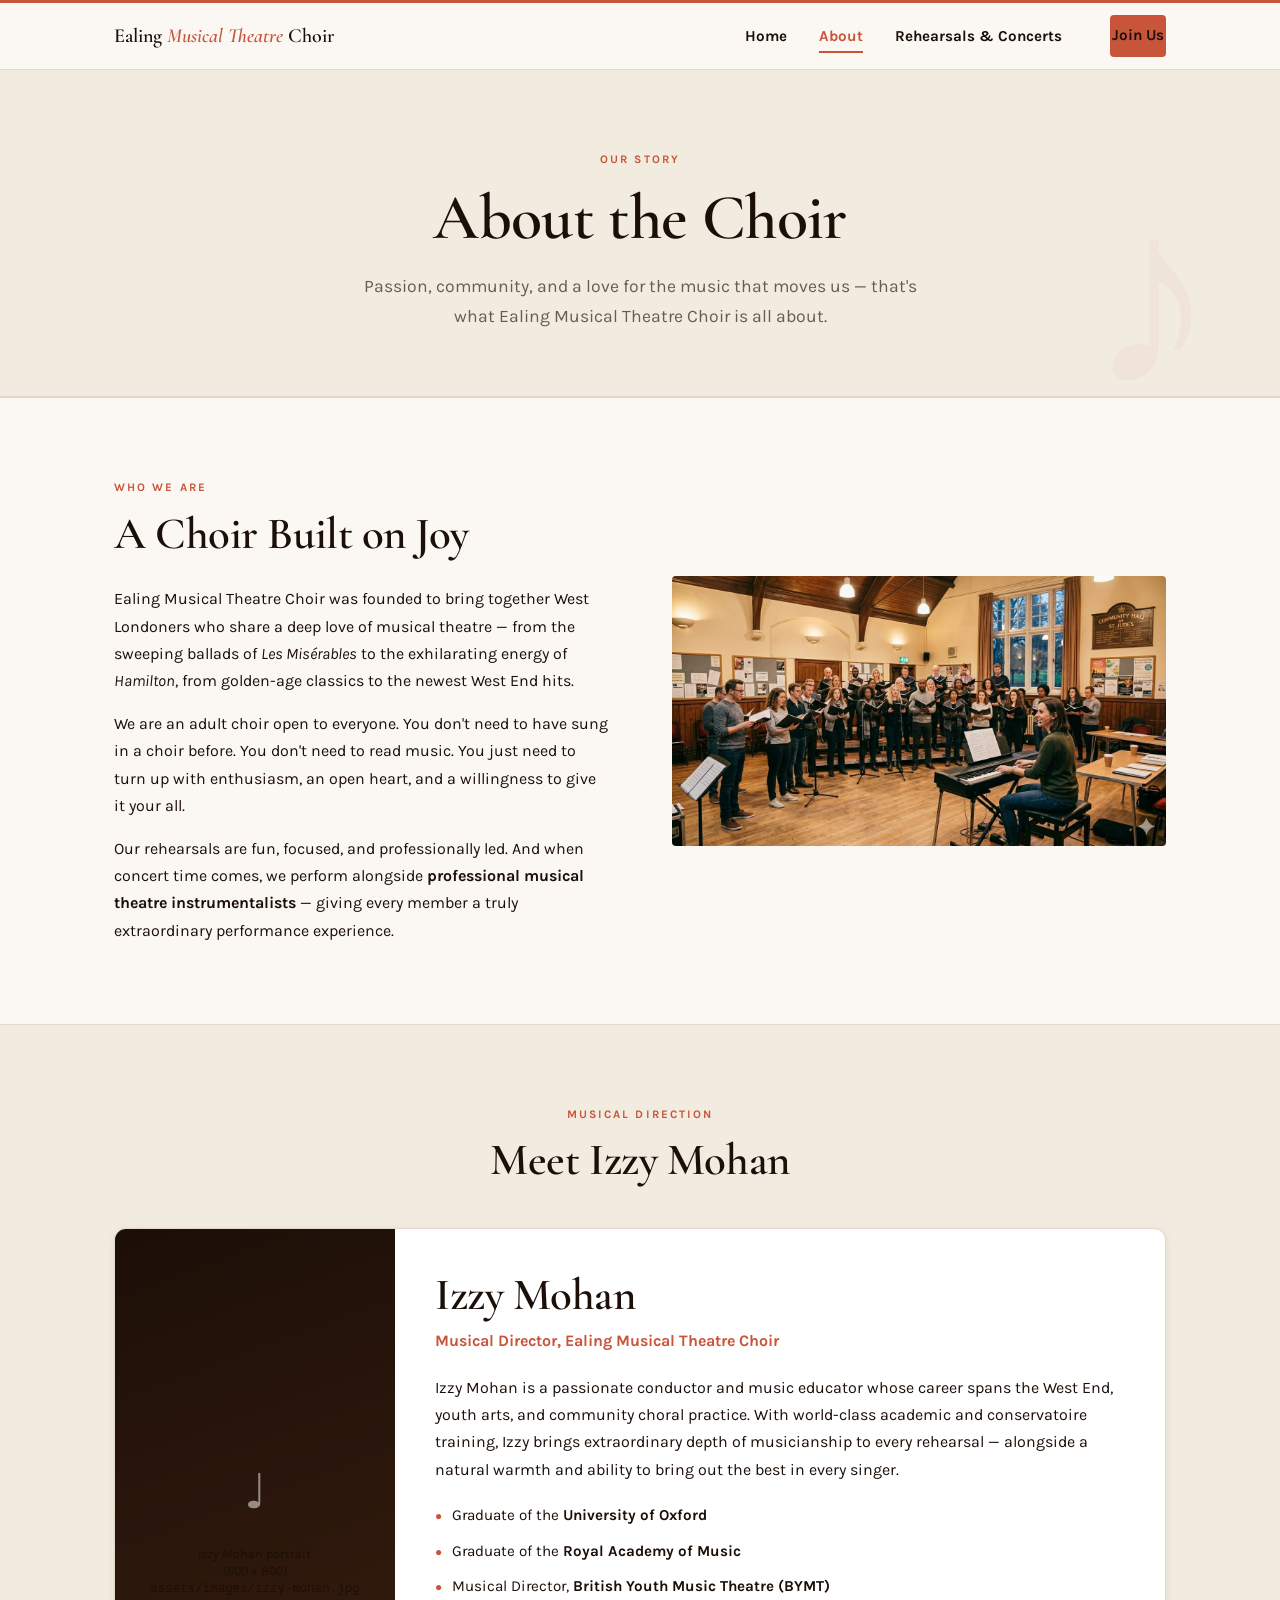
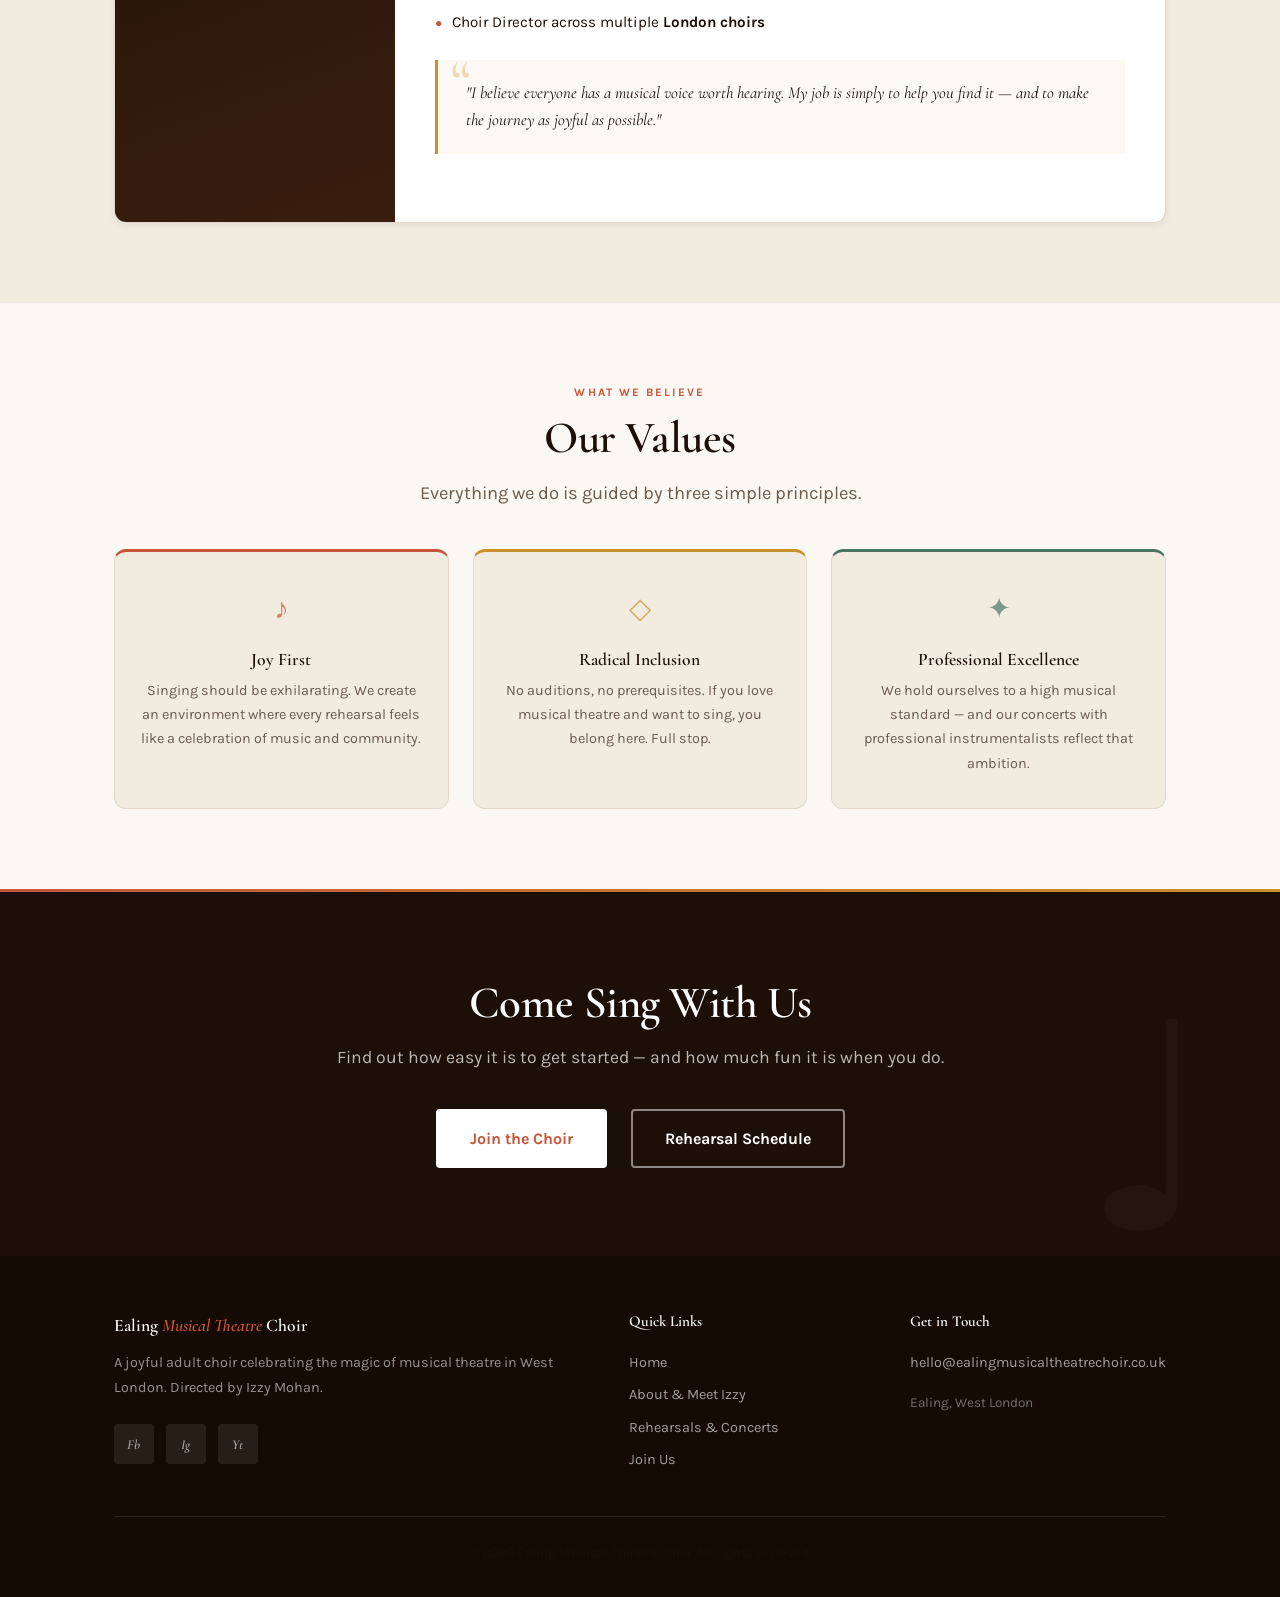
==== commit 9ac42dca: "Add choir group photo and activate image in HTML pages Saves the provided choir-group.jpg (1408×768 " ====
--- a/about.html
+++ b/about.html
@@ -58,14 +58,7 @@
           </p>
         </div>
         <div>
-          <div class="image-placeholder landscape">
-            <div class="placeholder-icon" aria-hidden="true">♪</div>
-            <p>
-              <!-- UPDATE: Choir in rehearsal photo -->
-              Choir rehearsal photo (4:3)<br>
-              <code>assets/images/choir-rehearsal.jpg</code>
-            </p>
-          </div>
+          <img src="assets/images/choir-group.jpg" alt="Ealing Musical Theatre Choir" style="width:100%;height:100%;object-fit:cover;border-radius:4px;" />
         </div>
       </div>
     </div>
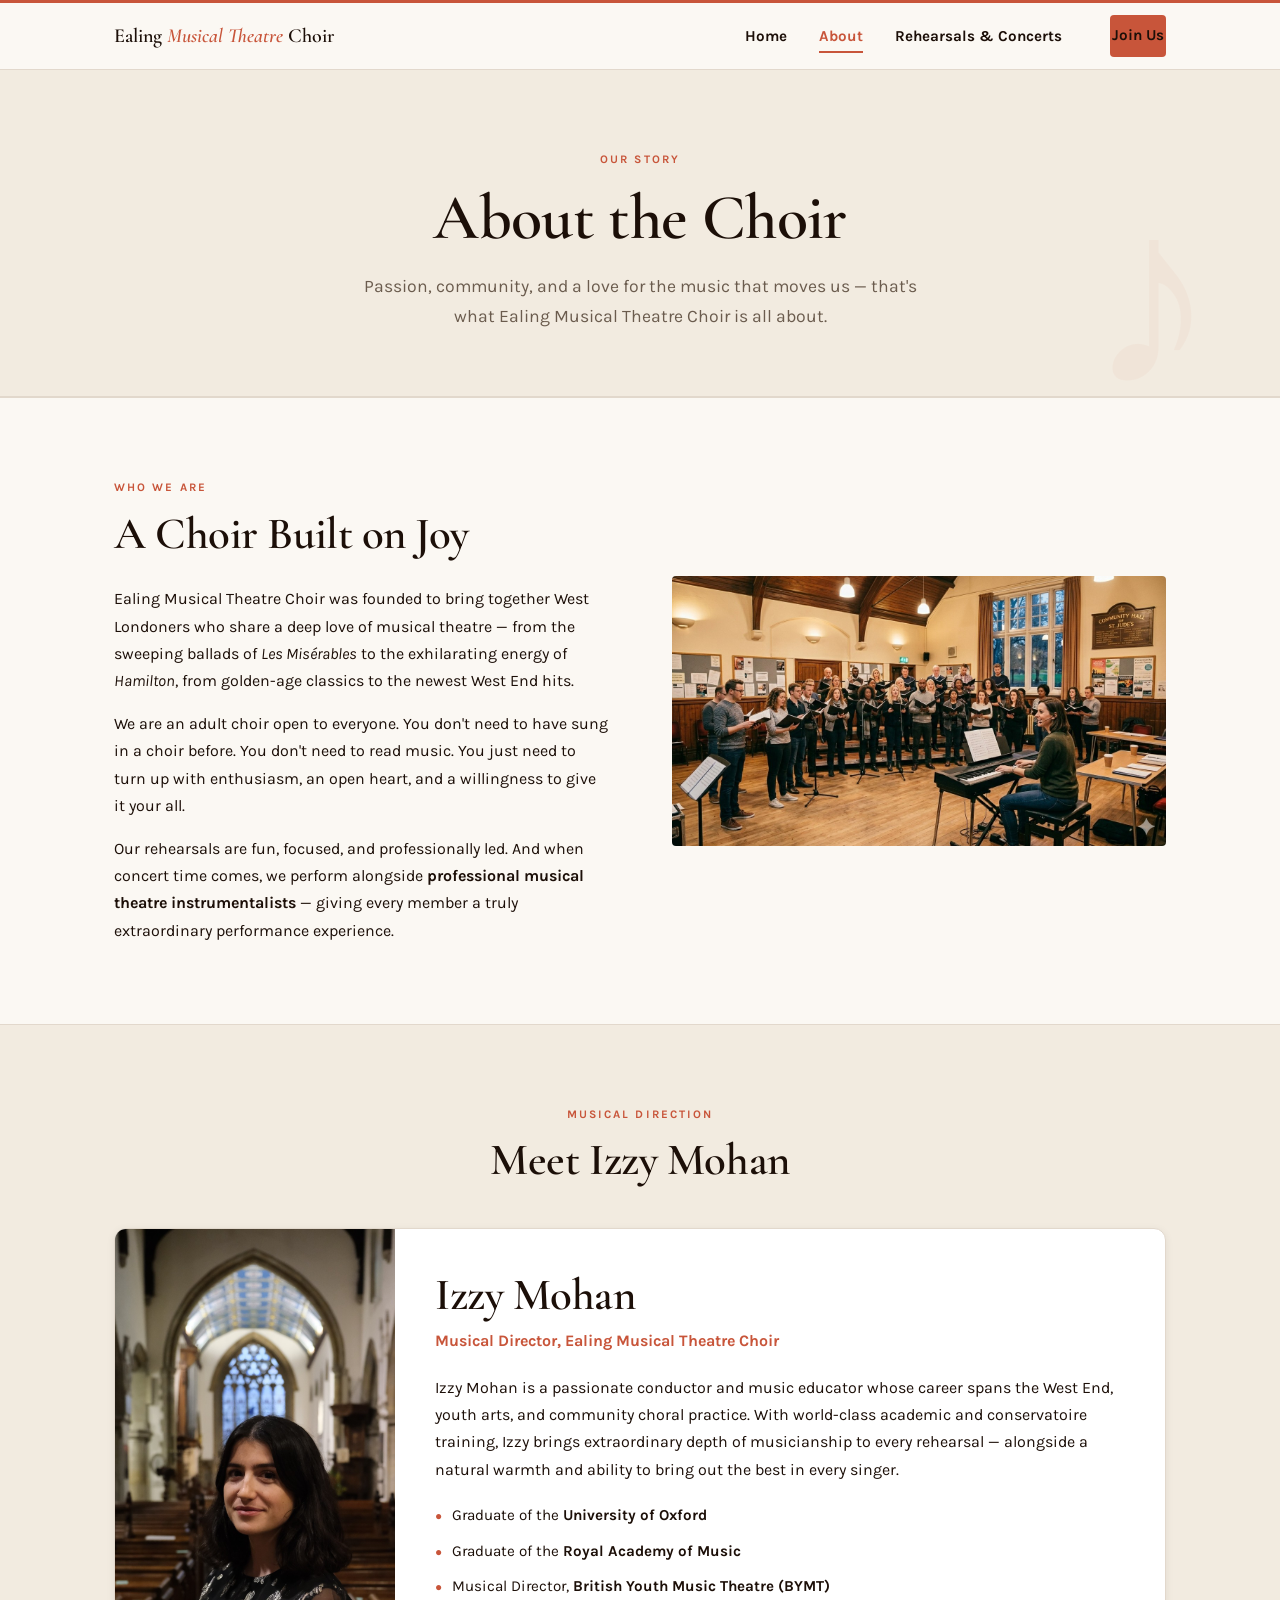
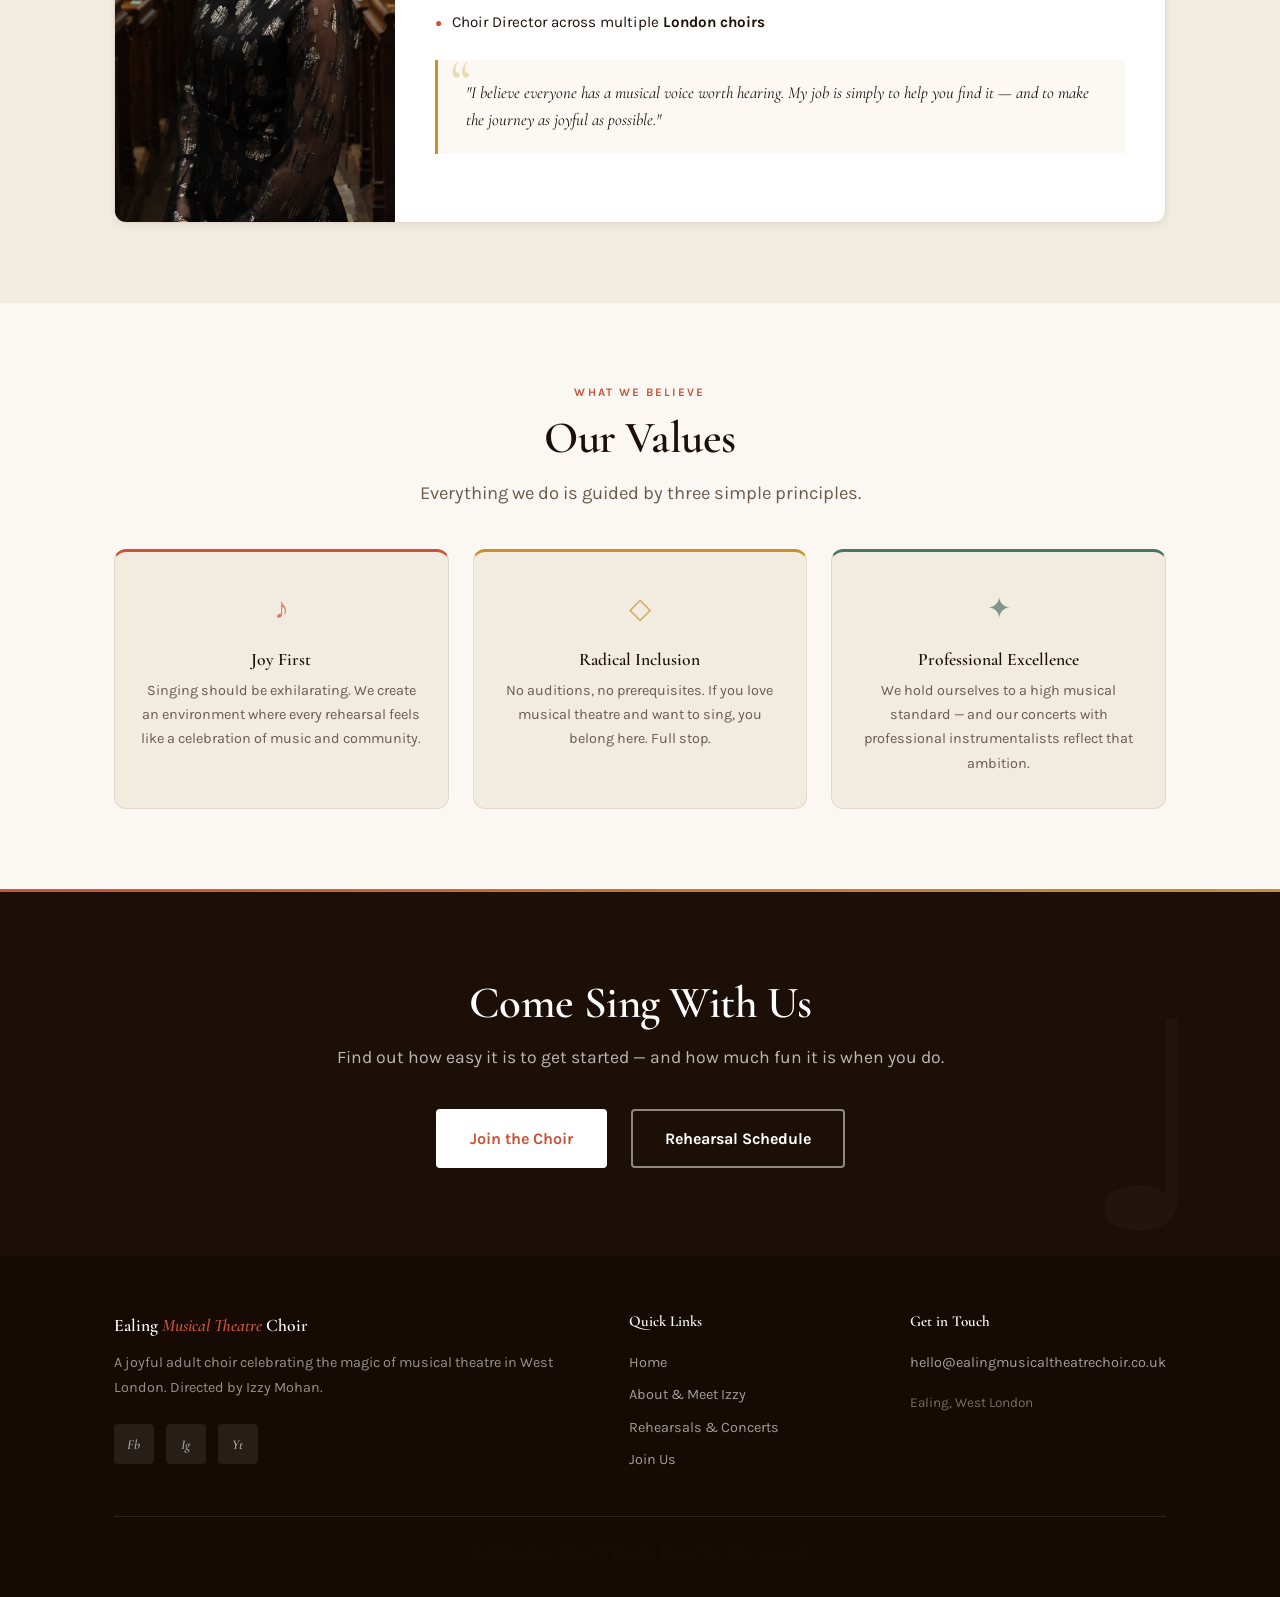
==== commit 714187b4: "Add Izzy Mohan portrait to About page Saves izzy-mohan.jpg (1333×2000) to assets/images/ and replace" ====
--- a/about.html
+++ b/about.html
@@ -77,12 +77,7 @@
       <div class="bio-card mt-40">
         <div class="bio-card-inner">
           <div class="bio-photo">
-            <div class="placeholder-icon" aria-hidden="true">♩</div>
-            <p>
-              <!-- UPDATE: Portrait of Izzy Mohan (600×800) -->
-              Izzy Mohan portrait<br>(600 × 800)<br>
-              <code>assets/images/izzy-mohan.jpg</code>
-            </p>
+            <img src="assets/images/izzy-mohan.jpg" alt="Izzy Mohan, Musical Director" />
           </div>
           <div class="bio-content">
             <h2>Izzy Mohan</h2>
--- a/css/style.css
+++ b/css/style.css
@@ -391,33 +391,8 @@
 }
 
 .hero-image-col {
-  position: absolute;
-  right: 0;
-  top: 0;
-  bottom: 0;
-  width: 45%;
-  background: var(--color-bg-soft);
-  display: flex;
-  align-items: center;
-  justify-content: center;
-  overflow: hidden;
-}
-
-.hero-image-placeholder {
-  width: 100%;
-  height: 100%;
-  background: linear-gradient(160deg, #EBD9CC 0%, #D4C4B0 100%);
-  display: flex;
-  flex-direction: column;
-  align-items: center;
-  justify-content: center;
-  color: #8C7260;
-  text-align: center;
-  gap: 12px;
-  padding: 24px;
-}
-.hero-image-placeholder .placeholder-icon { font-size: 3rem; }
-.hero-image-placeholder p { font-size: 0.85rem; margin: 0; }
+  display: none;
+}
 
 @media (max-width: 900px) {
   .hero { min-height: auto; padding: 80px 24px 100px; clip-path: none; }
@@ -801,19 +776,16 @@
 }
 
 .bio-photo {
-  background: linear-gradient(160deg, #1C0F08 0%, #3A1E0F 100%);
-  display: flex;
-  flex-direction: column;
-  align-items: center;
-  justify-content: center;
-  gap: 12px;
-  padding: 32px;
-  color: rgba(255,255,255,0.5);
-  text-align: center;
+  overflow: hidden;
   min-height: 360px;
 }
-.bio-photo .placeholder-icon { font-size: 3rem; }
-.bio-photo p { font-size: 0.78rem; margin: 0; line-height: 1.4; }
+.bio-photo img {
+  width: 100%;
+  height: 100%;
+  object-fit: cover;
+  object-position: center top;
+  display: block;
+}
 
 .bio-content {
   padding: 40px;
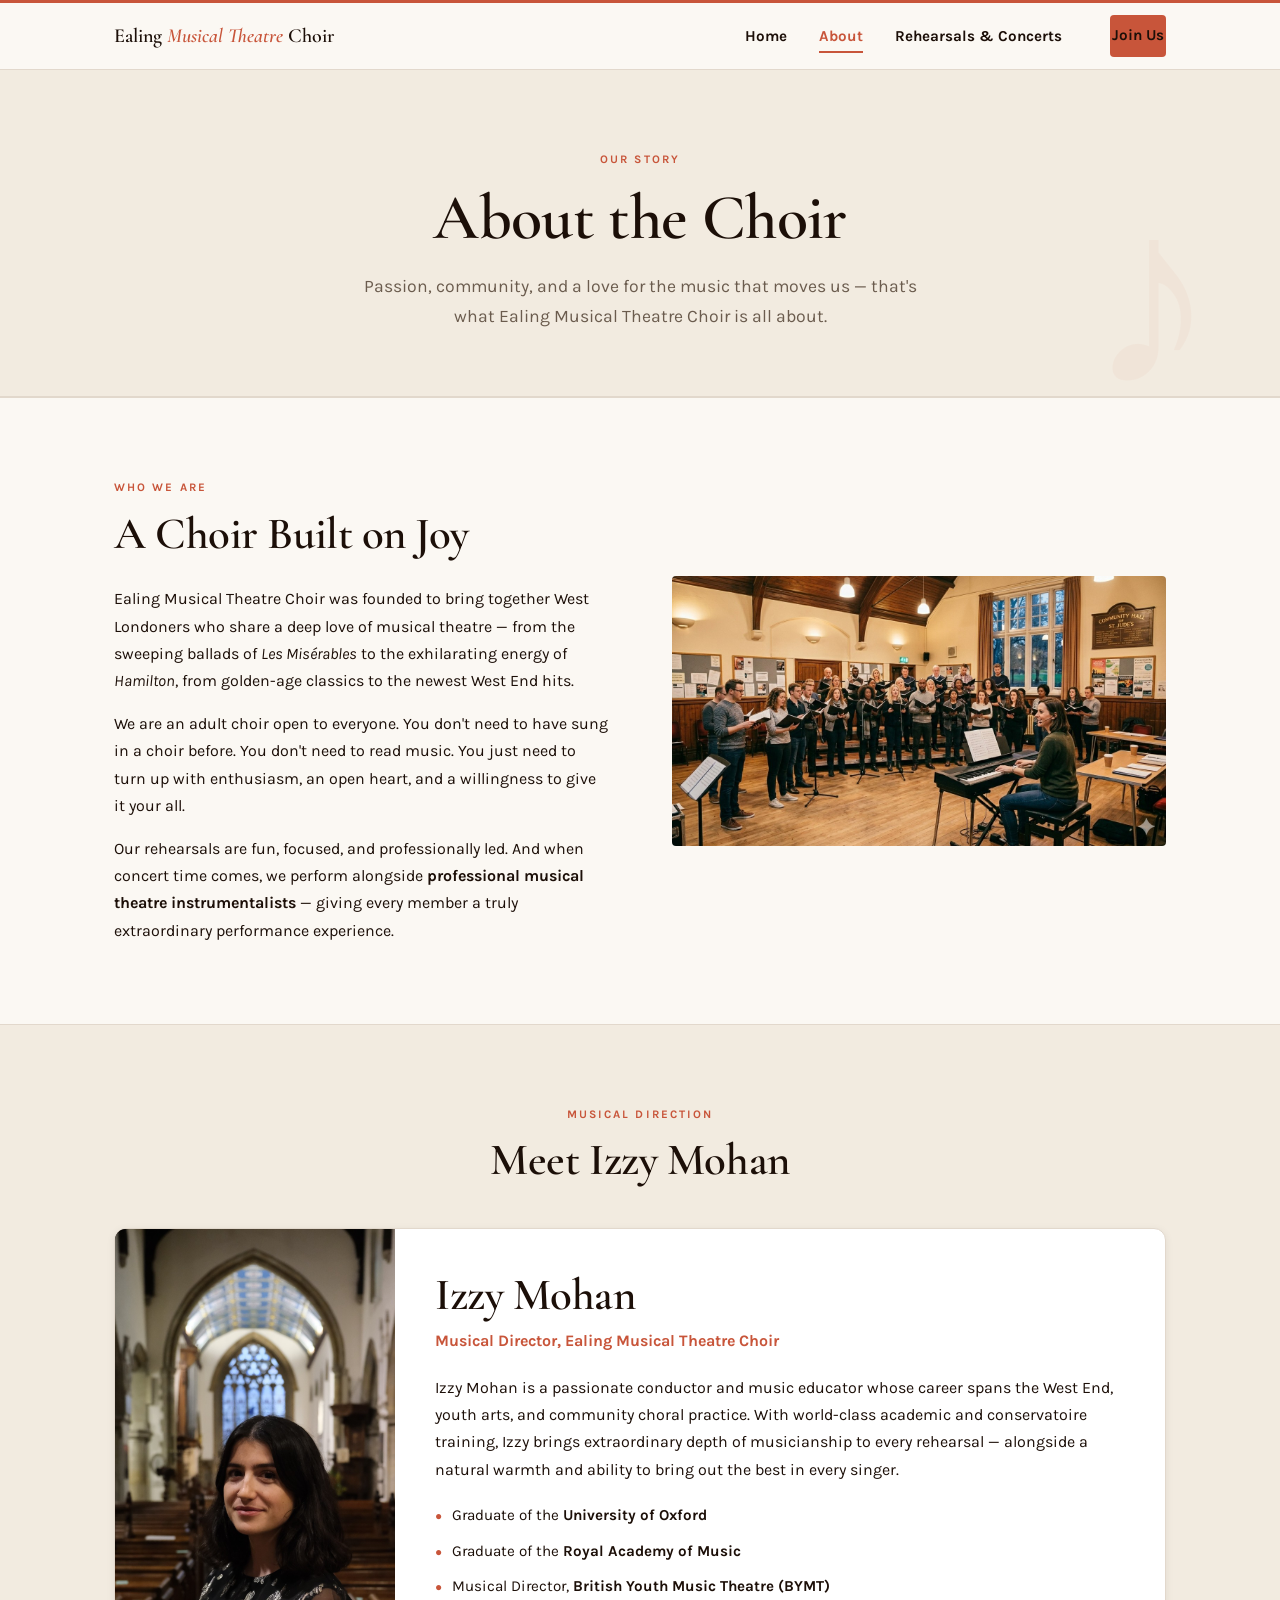
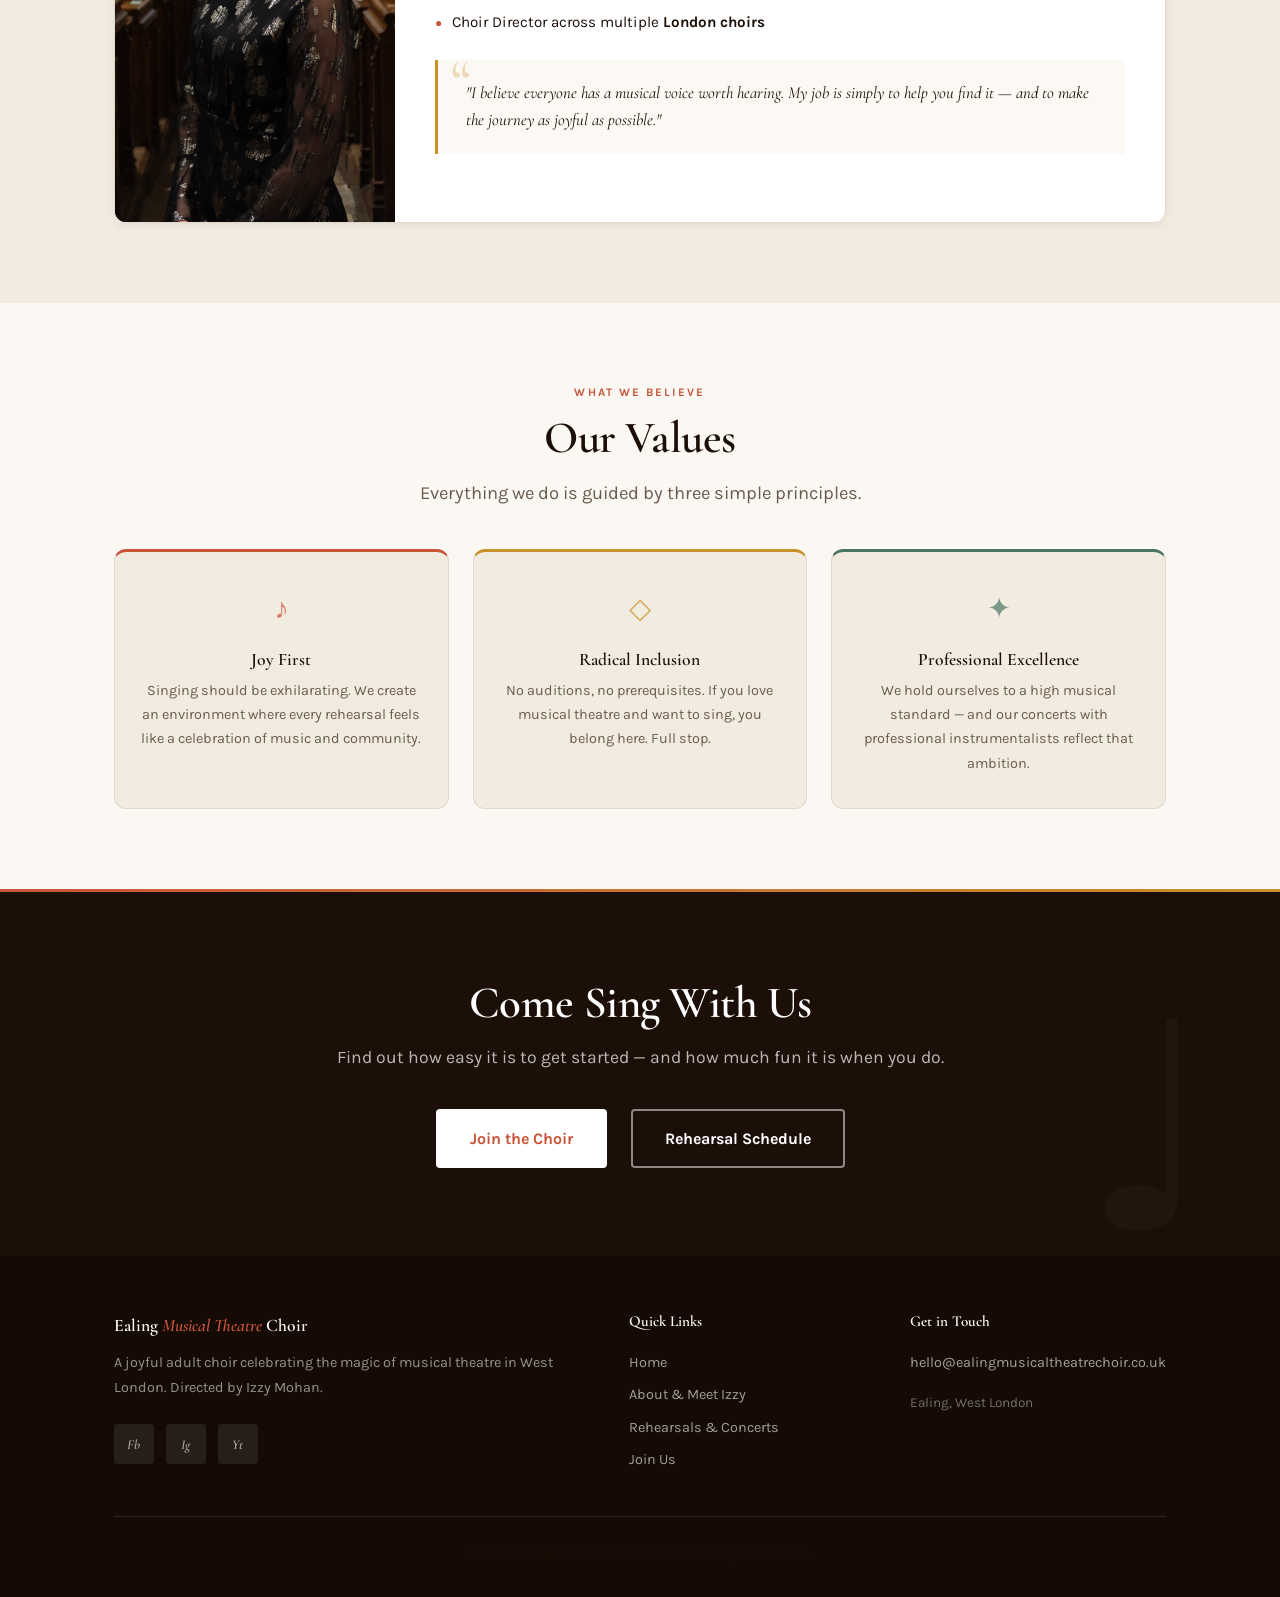
==== commit f6d49728: "Add Izzy Mohan portrait and activate image on about page Saves the provided izzy-mohan.jpg (1333×200" ====
--- a/about.html
+++ b/about.html
@@ -77,7 +77,7 @@
       <div class="bio-card mt-40">
         <div class="bio-card-inner">
           <div class="bio-photo">
-            <img src="assets/images/izzy-mohan.jpg" alt="Izzy Mohan, Musical Director" />
+            <img src="assets/images/izzy-mohan.jpg" alt="Izzy Mohan, Musical Director of Ealing Musical Theatre Choir" />
           </div>
           <div class="bio-content">
             <h2>Izzy Mohan</h2>
--- a/css/style.css
+++ b/css/style.css
@@ -776,6 +776,7 @@
 }
 
 .bio-photo {
+  background: linear-gradient(160deg, #1C0F08 0%, #3A1E0F 100%);
   overflow: hidden;
   min-height: 360px;
 }
